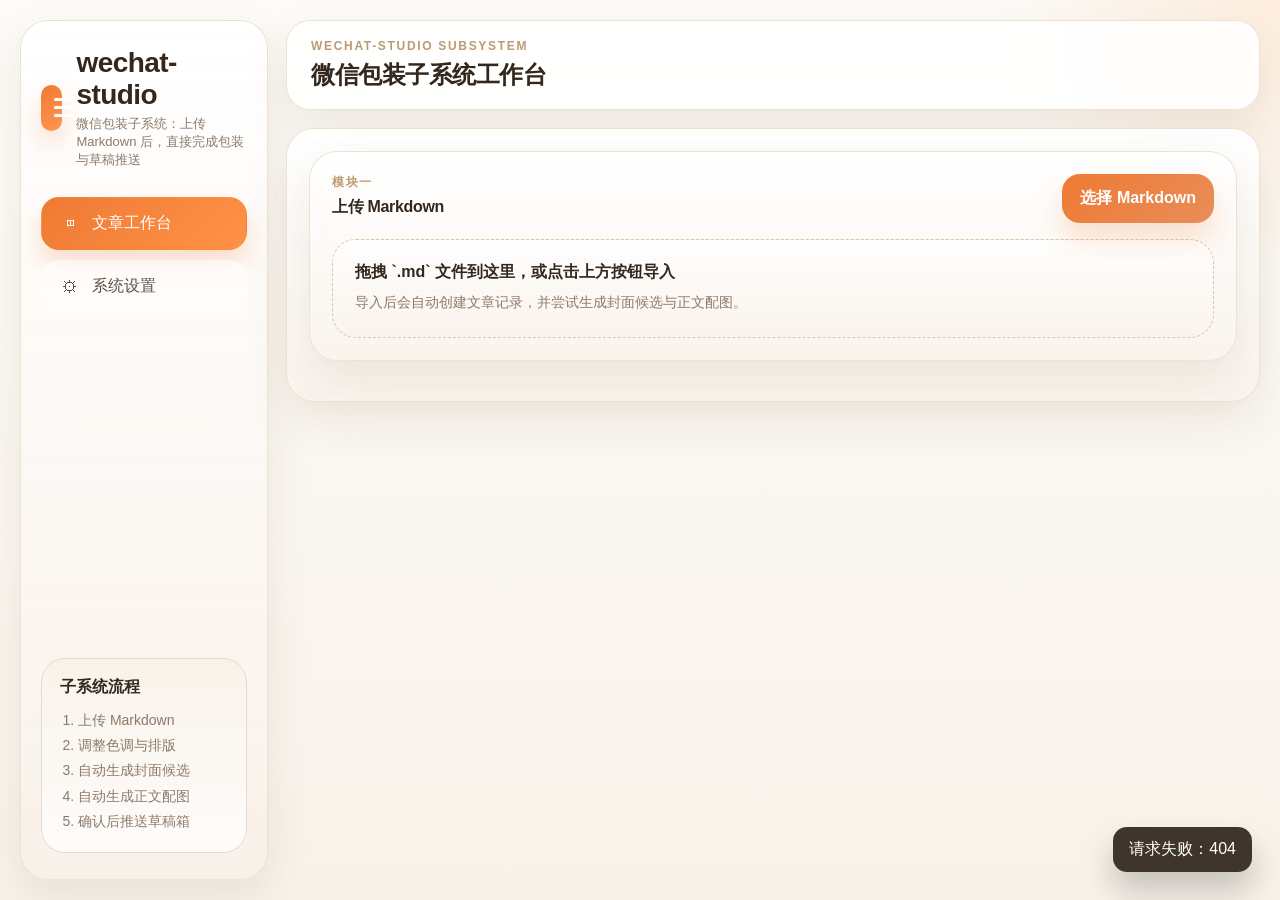
==== skills/wechat-studio/frontend/index.html @ 7aaa5a0f "Initialize content system repository Track the current content system project in git while ignoring " ====
<!doctype html>
<html lang="zh-CN">
  <head>
    <meta charset="utf-8" />
    <meta name="viewport" content="width=device-width, initial-scale=1" />
    <title>wechat-studio</title>
    <link rel="stylesheet" href="./styles.css" />
  </head>
  <body>
    <div class="app-shell">
      <aside class="sidebar">
        <div class="brand">
          <div class="brand-mark">
            <span></span>
            <span></span>
            <span></span>
          </div>
          <div>
            <h1>wechat-studio</h1>
            <p>微信包装子系统：上传 Markdown 后，直接完成包装与草稿推送</p>
          </div>
        </div>

        <nav class="nav">
          <button class="nav-item active" type="button" data-view="workbench">
            <span class="nav-icon">◫</span>
            <span>文章工作台</span>
          </button>
          <button class="nav-item" type="button" data-view="settings">
            <span class="nav-icon">⚙</span>
            <span>系统设置</span>
          </button>
        </nav>

        <section class="sidebar-note">
            <h2>子系统流程</h2>
          <ol>
            <li>上传 Markdown</li>
            <li>调整色调与排版</li>
            <li>自动生成封面候选</li>
            <li>自动生成正文配图</li>
            <li>确认后推送草稿箱</li>
          </ol>
        </section>
      </aside>

      <main class="main-shell">
        <header class="topbar">
          <div>
            <p class="eyebrow">wechat-studio subsystem</p>
            <h2>微信包装子系统工作台</h2>
          </div>
        </header>

        <section class="view is-active" id="workbenchView">
          <div class="workbench-grid">
            <section class="detail-pane">
              <section class="module-card upload-panel">
                <div class="module-head">
                  <div>
                    <p class="eyebrow">模块一</p>
                    <h4>上传 Markdown</h4>
                  </div>
                  <button class="primary-btn" id="importButton" type="button">选择 Markdown</button>
                </div>
                <div class="upload-dropzone" id="uploadDropzone" tabindex="0">
                  <strong>拖拽 `.md` 文件到这里，或点击上方按钮导入</strong>
                  <p class="field-help">导入后会自动创建文章记录，并尝试生成封面候选与正文配图。</p>
                </div>
                <input id="markdownFileInput" type="file" accept=".md,text/markdown" class="hidden" />
              </section>

              <div class="empty-card hidden" id="detailEmptyState">
                <h4>当前工作区还没有可处理的文章</h4>
                <p>先导入一个 Markdown 文件，工作台会自动生成文章记录并进入包装流程。</p>
              </div>

              <div class="detail-wrap hidden" id="detailWrap">
                <header class="detail-header">
                  <div>
                    <p class="eyebrow">单篇详情工作台</p>
                    <h3 id="detailTitle">文章标题</h3>
                    <p class="detail-subtitle" id="detailSubtitle">文章摘要</p>
                  </div>
                  <div class="detail-header-side">
                    <div class="article-switcher" id="articleSwitcherWrap">
                      <span class="article-switcher-label">当前文章</span>
                      <div class="article-switcher-row">
                        <select id="articleSwitcher" aria-label="切换文章"></select>
                        <span class="count-pill subtle" id="articleCount">0 篇</span>
                      </div>
                    </div>
                    <div class="status-badges">
                      <span class="meta-chip" id="detailThemeBadge">视觉设置</span>
                      <span class="meta-chip muted" id="detailCoverBadge">未选封面</span>
                      <span class="meta-chip muted" id="detailDraftBadge">未推草稿</span>
                    </div>
                  </div>
                </header>

                <div class="detail-grid">
                  <div class="modules-column">
                    <section class="module-card">
                      <div class="module-head">
                        <div>
                          <p class="eyebrow">模块二</p>
                          <h4>文章信息</h4>
                        </div>
                      </div>

                      <div class="info-grid">
                        <div class="info-item">
                          <span class="info-label">作者</span>
                          <strong id="infoAuthor">-</strong>
                        </div>
                        <div class="info-item">
                          <span class="info-label">字数</span>
                          <strong id="infoChars">0</strong>
                        </div>
                        <div class="info-item wide">
                          <span class="info-label">文章目录</span>
                          <strong id="infoPath">-</strong>
                        </div>
                        <div class="info-item">
                          <span class="info-label">更新时间</span>
                          <strong id="infoUpdatedAt">-</strong>
                        </div>
                      </div>

                      <div class="source-files source-file-grid">
                        <div class="source-file">
                          <span>source.md</span>
                          <code id="sourcePath">-</code>
                        </div>
                        <div class="source-file">
                          <span>doocs.md</span>
                          <code id="doocsPath">-</code>
                        </div>
                        <div class="source-file">
                          <span>publish-pack.json</span>
                          <code id="packPath">-</code>
                        </div>
                      </div>

                      <div class="summary-box">
                        <span class="info-label">摘要预览</span>
                        <p id="infoSummary">-</p>
                      </div>

                      <div class="status-panel hidden" id="sourceWarningPanel">
                        <strong>导入提醒</strong>
                        <div class="warning-list" id="sourceWarningList"></div>
                      </div>
                    </section>

                    <section class="module-card">
                      <div class="module-head">
                        <div>
                          <p class="eyebrow">模块三</p>
                          <h4>色调与排版</h4>
                        </div>
                        <button class="secondary-btn" id="generatePreviewButton" type="button">立即刷新预览</button>
                      </div>

                      <div class="control-section">
                        <div class="field-group">
                          <label for="themeSelect">主题风格</label>
                          <select id="themeSelect"></select>
                          <p class="field-help" id="themeHint">选择文章的整体气质基底。</p>
                        </div>

                        <div class="field-group">
                          <label for="primaryColorInput">主色</label>
                          <div class="color-row">
                            <input id="primaryColorInput" type="color" value="#b3832f" />
                            <code id="primaryColorValue">#b3832f</code>
                          </div>
                        </div>

                        <div class="field-group">
                          <label for="saturationRange">饱和度</label>
                          <div class="range-row">
                            <input id="saturationRange" type="range" min="40" max="160" step="1" />
                            <span class="range-readout" id="saturationValue">100%</span>
                          </div>
                        </div>

                        <div class="field-group">
                          <label for="opacityRange">透明度</label>
                          <div class="range-row">
                            <input id="opacityRange" type="range" min="35" max="100" step="1" />
                            <span class="range-readout" id="opacityValue">88%</span>
                          </div>
                        </div>
                      </div>

                      <div class="control-section">
                        <div class="field-group">
                          <label for="templateSelect">版式模板</label>
                          <select id="templateSelect"></select>
                          <p class="field-help" id="templateHint">控制标题区、小节结构和图文节奏。</p>
                        </div>

                        <div class="field-group">
                          <label for="titleStyleSelect">标题样式</label>
                          <select id="titleStyleSelect"></select>
                        </div>

                        <div class="field-group">
                          <label for="bodySizeRange">正文字号</label>
                          <div class="range-row">
                            <input id="bodySizeRange" type="range" min="14" max="22" step="1" />
                            <span class="range-readout" id="bodySizeValue">16px</span>
                          </div>
                        </div>

                        <div class="field-group">
                          <label for="lineHeightRange">行距</label>
                          <div class="range-row">
                            <input id="lineHeightRange" type="range" min="1.5" max="2.4" step="0.05" />
                            <span class="range-readout" id="lineHeightValue">1.90</span>
                          </div>
                        </div>

                        <div class="field-group">
                          <label for="paragraphGapRange">段间距</label>
                          <div class="range-row">
                            <input id="paragraphGapRange" type="range" min="8" max="32" step="1" />
                            <span class="range-readout" id="paragraphGapValue">16px</span>
                          </div>
                        </div>

                        <div class="field-group">
                          <label for="sectionStyleSelect">小节标题样式</label>
                          <select id="sectionStyleSelect"></select>
                        </div>

                        <div class="field-group">
                          <label for="imageRadiusRange">图片圆角</label>
                          <div class="range-row">
                            <input id="imageRadiusRange" type="range" min="0" max="32" step="1" />
                            <span class="range-readout" id="imageRadiusValue">24px</span>
                          </div>
                        </div>

                        <div class="field-group">
                          <label for="imageSpacingRange">图片间距</label>
                          <div class="range-row">
                            <input id="imageSpacingRange" type="range" min="12" max="40" step="1" />
                            <span class="range-readout" id="imageSpacingValue">22px</span>
                          </div>
                        </div>
                      </div>
                    </section>

                    <section class="module-card">
                      <div class="module-head">
                        <div>
                          <p class="eyebrow">模块四</p>
                          <h4>封面候选</h4>
                        </div>
                        <button class="secondary-btn" id="generateCoverButton" type="button">重新生成封面候选</button>
                      </div>

                      <div class="field-group">
                        <label for="coverPromptInput">封面提示词补充（可选）</label>
                        <textarea
                          id="coverPromptInput"
                          rows="4"
                          placeholder="比如：更像商业评论、增加留白、偏生活方式、不要人物、强调数据感..."
                        ></textarea>
                        <p class="field-help">系统会自动生成 4 种核心封面风格，你只需要补充方向和挑选当前封面。</p>
                      </div>

                      <div class="image-card hidden" id="coverResultCard">
                        <div class="image-card-head">
                          <strong>最新封面结果</strong>
                          <span id="coverResultMeta">未生成</span>
                        </div>
                        <img id="coverResultImage" alt="封面预览" />
                        <p class="field-help" id="coverResultPrompt">生成后会展示提示词与素材路径。</p>
                        <div class="history-actions">
                          <button class="primary-btn small" id="selectCoverButton" type="button">设为当前封面</button>
                          <button class="secondary-btn danger small image-delete-btn" id="deleteCoverButton" type="button">删除</button>
                        </div>
                      </div>

                      <div class="history-block">
                        <div class="submodule-head">
                          <div>
                            <h5>封面候选列表</h5>
                            <p>封面候选会保存在本地，可随时切换当前封面。</p>
                          </div>
                        </div>
                        <div class="history-gallery" id="coverHistoryGallery"></div>
                      </div>
                    </section>

                    <section class="module-card">
                      <div class="module-head">
                        <div>
                          <p class="eyebrow">模块五</p>
                          <h4>正文配图</h4>
                        </div>
                        <button class="secondary-btn" id="generateInlineButton" type="button">重新生成正文配图</button>
                      </div>

                      <div class="field-group">
                        <label for="inlinePromptInput">正文配图提示词补充（可选）</label>
                        <textarea
                          id="inlinePromptInput"
                          rows="4"
                          placeholder="比如：更像分析图、减少插画感、偏极简、不要人物、增加图表结构..."
                        ></textarea>
                        <p class="field-help">系统默认生成 2 张正文配图；你可以先选每张图要插入的位置，再生成或替换。</p>
                      </div>

                      <div class="inline-position-grid">
                        <div class="field-group">
                          <label for="inlinePositionSlot1">插图 1 位置</label>
                          <select id="inlinePositionSlot1"></select>
                        </div>
                        <div class="field-group">
                          <label for="inlinePositionSlot2">插图 2 位置</label>
                          <select id="inlinePositionSlot2"></select>
                        </div>
                      </div>

                      <div class="inline-gallery" id="inlineGallery"></div>

                      <div class="history-block">
                        <div class="submodule-head">
                          <div>
                            <h5>历史正文配图</h5>
                            <p>历史生成结果会保存在本地，可回切到当前正文插图位。</p>
                          </div>
                        </div>
                        <div class="history-gallery" id="inlineHistoryGallery"></div>
                      </div>
                    </section>

                    <section class="module-card">
                      <div class="module-head">
                        <div>
                          <p class="eyebrow">模块六</p>
                          <h4>推送草稿箱</h4>
                        </div>
                        <button class="primary-btn" id="pushDraftButton" type="button">推送到草稿箱</button>
                      </div>

                      <div class="field-group">
                        <label for="coverCandidatePath">当前封面路径</label>
                        <input id="coverCandidatePath" type="text" readonly placeholder="请先确认当前封面" />
                      </div>

                      <div class="publish-status">
                        <div class="publish-item">
                          <span class="info-label">草稿状态</span>
                          <strong id="draftStatusTitle">尚未推送</strong>
                        </div>
                        <p id="draftStatusText">确认预览、封面和正文配图后，再推送到微信草稿箱。</p>
                      </div>
                    </section>
                  </div>

                  <div class="preview-column">
                    <section class="preview-shell">
                      <div class="preview-toolbar">
                        <div class="preview-toolbar-meta">
                          <span id="previewCharCount">0</span>
                          <span>字符</span>
                        </div>
                        <div class="preview-toolbar-actions">
                          <button class="chip ghost" id="previewModeButton" type="button">源码</button>
                          <button class="chip" id="copyHtmlButton" type="button">复制</button>
                          <button class="chip" id="saveHtmlButton" type="button">保存</button>
                        </div>
                      </div>

                      <div class="preview-meta-strip">
                        <span class="meta-chip" id="previewModeBadge">微信发布预览</span>
                        <span class="meta-chip" id="previewThemeBadge">视觉设置</span>
                        <span class="meta-chip muted" id="previewReferenceBadge">所见即所得</span>
                      </div>

                      <div class="preview-card">
                        <div class="preview-card-head">
                          <p class="eyebrow" id="previewKicker">微信发布预览</p>
                          <h4 id="previewTitle">等待加载</h4>
                          <p id="previewSummary">选中左侧文章后，这里会展示和推草稿同源的公众号预览。</p>
                        </div>

                        <iframe id="previewFrame" title="公众号预览"></iframe>
                        <pre class="source-view hidden" id="sourceView"></pre>
                      </div>
                    </section>
                  </div>
                </div>
              </div>
            </section>
          </div>
        </section>

        <section class="view hidden" id="settingsView">
          <div class="settings-grid">
            <section class="settings-card">
              <p class="eyebrow">系统设置</p>
              <h3>公众号配置状态</h3>
              <dl class="settings-list">
                <div>
                  <dt>模式</dt>
                  <dd id="wechatMode">-</dd>
                </div>
                <div>
                  <dt>AppID</dt>
                  <dd id="wechatAppid">-</dd>
                </div>
                <div>
                  <dt>状态</dt>
                  <dd id="wechatConfigured">-</dd>
                </div>
              </dl>
            </section>

            <section class="settings-card">
              <p class="eyebrow">系统设置</p>
              <h3>配图能力状态</h3>
              <dl class="settings-list">
                <div>
                  <dt>Provider</dt>
                  <dd id="imageProvider">-</dd>
                </div>
                <div>
                  <dt>Model</dt>
                  <dd id="imageModel">-</dd>
                </div>
                <div>
                  <dt>状态</dt>
                  <dd id="imageConfigured">-</dd>
                </div>
              </dl>
            </section>

            <section class="settings-card wide">
              <p class="eyebrow">默认项</p>
              <h3>当前系统默认值</h3>
              <div class="settings-defaults">
                <div>
                  <span class="info-label">当前工作区</span>
                  <code id="settingsWorkspace">-</code>
                </div>
                <div>
                  <span class="info-label">默认主题</span>
                  <code id="settingsTheme">-</code>
                </div>
                <div>
                  <span class="info-label">默认封面</span>
                  <code id="settingsCover">-</code>
                </div>
              </div>
            </section>
          </div>
        </section>
      </main>
    </div>

    <div class="toast" id="toast"></div>
    <script src="./app.js"></script>
  </body>
</html>
---- skills/wechat-studio/frontend/styles.css ----
:root {
  --bg: #f8f3eb;
  --surface: rgba(255, 255, 255, 0.82);
  --surface-strong: #fffdf9;
  --surface-soft: #f6eee1;
  --line: #e7dac7;
  --line-strong: #d9c6aa;
  --text: #34281e;
  --muted: #8d7a68;
  --brand: #ef7a34;
  --brand-deep: #cb5e1d;
  --brand-soft: #fee8d9;
  --success: #2c8c5c;
  --warning: #b36d12;
  --shadow: 0 18px 44px rgba(110, 77, 36, 0.10);
  --radius-xl: 28px;
  --radius-lg: 22px;
  --radius-md: 18px;
}

* {
  box-sizing: border-box;
}

html,
body {
  margin: 0;
  min-height: 100%;
  font-family: "PingFang SC", "Hiragino Sans GB", "Microsoft YaHei", -apple-system, BlinkMacSystemFont, "Segoe UI", sans-serif;
  background:
    radial-gradient(circle at top right, rgba(252, 219, 189, 0.45), transparent 18%),
    linear-gradient(180deg, #fdfbf8 0%, #f8f2ea 100%);
  color: var(--text);
}

body {
  padding: 20px;
}

button,
input,
select {
  font: inherit;
}

button {
  border: 0;
  cursor: pointer;
}

code {
  font-family: ui-monospace, SFMono-Regular, Menlo, Consolas, monospace;
}

.hidden {
  display: none !important;
}

.app-shell {
  display: grid;
  grid-template-columns: 248px minmax(0, 1fr);
  gap: 18px;
  min-height: calc(100vh - 40px);
}

.sidebar,
.topbar,
.article-pane,
.detail-pane,
.settings-card,
.module-card,
.preview-shell {
  backdrop-filter: blur(18px);
  -webkit-backdrop-filter: blur(18px);
}

.sidebar {
  display: flex;
  flex-direction: column;
  gap: 28px;
  padding: 26px 20px;
  border: 1px solid rgba(235, 224, 208, 0.9);
  border-radius: var(--radius-xl);
  background: linear-gradient(180deg, rgba(255, 255, 255, 0.94), rgba(248, 241, 233, 0.84));
  box-shadow: var(--shadow);
}

.brand {
  display: flex;
  align-items: center;
  gap: 14px;
}

.brand-mark {
  position: relative;
  width: 46px;
  height: 46px;
  border-radius: 16px;
  background: linear-gradient(145deg, var(--brand), #ff9650);
  box-shadow: 0 14px 24px rgba(239, 122, 52, 0.26);
}

.brand-mark span {
  position: absolute;
  left: 13px;
  width: 20px;
  height: 3px;
  border-radius: 999px;
  background: #fff;
}

.brand-mark span:nth-child(1) { top: 13px; }
.brand-mark span:nth-child(2) { top: 21px; }
.brand-mark span:nth-child(3) { top: 29px; }

.brand h1,
.topbar h2,
.pane-head h3,
.detail-header h3,
.settings-card h3,
.module-card h4 {
  margin: 0;
  letter-spacing: -0.02em;
}

.brand h1 {
  font-size: 28px;
}

.brand p,
.pane-help,
.field-help,
.detail-subtitle,
.submodule-head p,
.empty-card p,
.settings-list dd,
.settings-defaults code {
  color: var(--muted);
}

.brand p {
  margin: 4px 0 0;
  font-size: 13px;
}

.nav {
  display: flex;
  flex-direction: column;
  gap: 10px;
}

.nav-item {
  display: flex;
  align-items: center;
  gap: 12px;
  width: 100%;
  padding: 15px 18px;
  border-radius: 18px;
  color: #5f4e40;
  background: rgba(255, 255, 255, 0.56);
  border: 1px solid transparent;
  transition: 180ms ease;
}

.nav-item:hover {
  border-color: var(--line);
}

.nav-item.active {
  color: #fff;
  background: linear-gradient(135deg, var(--brand), #ff9246);
  box-shadow: 0 14px 24px rgba(239, 122, 52, 0.24);
}

.nav-icon {
  width: 20px;
  text-align: center;
}

.sidebar-note {
  margin-top: auto;
  padding: 18px;
  border-radius: 24px;
  background: linear-gradient(180deg, rgba(248, 242, 233, 0.92), rgba(255, 255, 255, 0.78));
  border: 1px solid var(--line);
}

.sidebar-note h2 {
  margin: 0 0 10px;
  font-size: 16px;
}

.sidebar-note ol {
  margin: 0;
  padding-left: 18px;
  color: var(--muted);
  line-height: 1.8;
  font-size: 14px;
}

.main-shell {
  display: flex;
  flex-direction: column;
  gap: 18px;
}

.topbar {
  display: flex;
  align-items: center;
  justify-content: space-between;
  gap: 18px;
  padding: 18px 24px;
  border: 1px solid rgba(235, 224, 208, 0.9);
  border-radius: 24px;
  background: rgba(255, 255, 255, 0.88);
  box-shadow: var(--shadow);
}

.eyebrow {
  margin: 0 0 6px;
  color: rgba(181, 143, 98, 0.9);
  font-size: 12px;
  font-weight: 700;
  letter-spacing: 0.14em;
  text-transform: uppercase;
}

.topbar-meta,
.status-badges,
.preview-meta-strip,
.list-chip-row,
.inline-actions {
  display: flex;
  align-items: center;
  gap: 8px;
  flex-wrap: wrap;
}

.meta-chip,
.list-chip {
  display: inline-flex;
  align-items: center;
  gap: 6px;
  padding: 8px 12px;
  border-radius: 999px;
  background: rgba(255, 255, 255, 0.88);
  border: 1px solid var(--line);
  color: #5b4c3e;
  font-size: 12px;
  font-weight: 600;
}

.meta-chip.muted,
.list-chip {
  color: var(--muted);
}

.list-chip.success {
  color: var(--success);
  border-color: rgba(44, 140, 92, 0.22);
  background: rgba(44, 140, 92, 0.08);
}

.view {
  min-height: 0;
}

.workbench-grid {
  display: grid;
  grid-template-columns: minmax(0, 1fr);
  gap: 18px;
  min-height: 0;
}

.article-pane,
.detail-pane,
.settings-card,
.module-card,
.preview-shell {
  border-radius: var(--radius-xl);
  background: linear-gradient(180deg, rgba(255,255,255,0.94), rgba(249,243,236,0.84));
  border: 1px solid rgba(235, 224, 208, 0.9);
  box-shadow: var(--shadow);
}

.article-pane {
  display: flex;
  flex-direction: column;
  gap: 14px;
  padding: 22px;
}

.detail-pane {
  padding: 22px;
}

.pane-head {
  display: flex;
  align-items: flex-start;
  justify-content: space-between;
  gap: 12px;
}

.count-pill {
  padding: 8px 12px;
  border-radius: 999px;
  background: var(--brand-soft);
  color: var(--brand-deep);
  font-size: 12px;
  font-weight: 700;
}

.count-pill.subtle {
  background: rgba(255, 255, 255, 0.88);
  border: 1px solid var(--line);
  color: #5b4c3e;
}

.pane-help,
.field-help,
.detail-subtitle,
.preview-summary,
.submodule-head p {
  margin: 0;
  line-height: 1.7;
  font-size: 14px;
}

.article-list {
  display: flex;
  flex-direction: column;
  gap: 10px;
  min-height: 0;
  overflow: auto;
  padding-right: 4px;
}

.article-item {
  width: 100%;
  padding: 16px;
  border-radius: 20px;
  text-align: left;
  background: rgba(255, 255, 255, 0.82);
  border: 1px solid var(--line);
  transition: 180ms ease;
}

.article-item:hover {
  border-color: rgba(239, 122, 52, 0.34);
  transform: translateY(-1px);
}

.article-item.active {
  border-color: rgba(239, 122, 52, 0.5);
  background: linear-gradient(180deg, rgba(255,255,255,0.98), rgba(255,244,236,0.92));
  box-shadow: 0 16px 28px rgba(239, 122, 52, 0.12);
}

.article-item-head,
.article-item-foot,
.module-head,
.submodule-head,
.image-card-head,
.inline-card-head,
.preview-toolbar {
  display: flex;
  align-items: flex-start;
  justify-content: space-between;
  gap: 12px;
}

.article-item h4,
.submodule h5,
.preview-card-head h4 {
  margin: 0;
}

.article-item h4 {
  font-size: 16px;
}

.article-item p {
  margin: 6px 0 0;
  color: var(--muted);
  line-height: 1.6;
  font-size: 13px;
}

.article-item-foot {
  margin-top: 12px;
  align-items: center;
}

.article-meta {
  color: var(--brand-deep);
  font-size: 12px;
  font-weight: 700;
}

.empty-card {
  padding: 26px;
  border-radius: 24px;
  border: 1px dashed var(--line-strong);
  background: rgba(255, 255, 255, 0.58);
}

.empty-card h4 {
  margin: 0 0 8px;
}

.detail-wrap {
  display: flex;
  flex-direction: column;
  gap: 18px;
}

.detail-header {
  display: flex;
  align-items: flex-start;
  justify-content: space-between;
  gap: 18px;
}

.detail-header-side {
  display: flex;
  flex-direction: column;
  align-items: flex-end;
  gap: 12px;
}

.article-switcher {
  display: flex;
  flex-direction: column;
  align-items: flex-end;
  gap: 8px;
  padding: 14px 16px;
  border-radius: 20px;
  background: rgba(255, 255, 255, 0.72);
  border: 1px solid var(--line);
}

.article-switcher-label {
  color: var(--muted);
  font-size: 12px;
  font-weight: 600;
}

.article-switcher-row {
  display: flex;
  align-items: center;
  gap: 10px;
  flex-wrap: wrap;
}

.article-switcher select {
  min-width: 300px;
  padding: 11px 14px;
  border-radius: 14px;
}

.detail-subtitle {
  margin-top: 8px;
  max-width: 760px;
}

.detail-grid {
  display: grid;
  grid-template-columns: 420px minmax(0, 1fr);
  gap: 18px;
}

.modules-column {
  display: flex;
  flex-direction: column;
  gap: 18px;
}

.module-card,
.preview-shell {
  padding: 22px;
}

.field-group {
  display: flex;
  flex-direction: column;
  gap: 10px;
  margin-top: 16px;
}

.field-group label,
.info-label,
.source-file span {
  color: #655547;
  font-size: 14px;
  font-weight: 600;
}

select,
input[type="url"],
input[type="text"],
textarea {
  width: 100%;
  border: 1px solid var(--line);
  border-radius: 18px;
  background: rgba(255, 255, 255, 0.92);
  color: var(--text);
  padding: 14px 16px;
  outline: none;
  transition: border-color 180ms ease, box-shadow 180ms ease;
}

input[type="color"] {
  width: 64px;
  min-width: 64px;
  height: 48px;
  padding: 4px;
  border: 1px solid var(--line);
  border-radius: 16px;
  background: rgba(255, 255, 255, 0.92);
}

input[type="range"] {
  width: 100%;
  accent-color: var(--brand);
}

select:focus,
input[type="url"]:focus,
input[type="text"]:focus,
textarea:focus {
  border-color: rgba(239, 122, 52, 0.42);
  box-shadow: 0 0 0 4px rgba(239, 122, 52, 0.10);
}

textarea {
  min-height: 112px;
  resize: vertical;
  line-height: 1.7;
  font: inherit;
}

.primary-btn,
.secondary-btn,
.chip {
  border-radius: 18px;
  font-weight: 700;
  transition: 180ms ease;
}

.primary-btn,
.secondary-btn {
  padding: 14px 18px;
}

.primary-btn {
  color: #fff;
  background: linear-gradient(135deg, var(--brand), #e98d58);
  box-shadow: 0 16px 28px rgba(239, 122, 52, 0.22);
}

.secondary-btn,
.chip.ghost {
  color: var(--brand-deep);
  background: linear-gradient(180deg, rgba(255,255,255,0.98), rgba(251,243,234,0.96));
  border: 1px solid rgba(239, 122, 52, 0.2);
}

.secondary-btn.danger {
  color: #b24b35;
  border-color: rgba(178, 75, 53, 0.22);
  background: linear-gradient(180deg, rgba(255,255,255,0.98), rgba(255,239,235,0.96));
}

.chip {
  padding: 11px 14px;
  color: #fff;
  background: linear-gradient(135deg, #db7a4e, var(--brand));
  box-shadow: 0 12px 22px rgba(239, 122, 52, 0.18);
}

.chip.ghost {
  box-shadow: none;
}

.small {
  padding: 11px 14px;
  font-size: 13px;
}

.primary-btn:disabled,
.secondary-btn:disabled,
.chip:disabled {
  opacity: 0.7;
  cursor: wait;
}

.info-grid {
  display: grid;
  grid-template-columns: 1fr 1fr;
  gap: 12px;
  margin-top: 16px;
}

.info-item {
  padding: 14px;
  border-radius: 18px;
  background: rgba(255, 255, 255, 0.66);
  border: 1px solid var(--line);
}

.info-item.wide {
  grid-column: 1 / -1;
}

.info-item strong,
.source-file code {
  display: block;
  margin-top: 8px;
  line-height: 1.6;
}

.upload-panel {
  margin-bottom: 18px;
}

.upload-dropzone {
  margin-top: 16px;
  padding: 22px;
  border-radius: 24px;
  border: 1px dashed var(--line-strong);
  background: linear-gradient(180deg, rgba(255,255,255,0.82), rgba(249,242,234,0.72));
  transition: 180ms ease;
  cursor: pointer;
}

.upload-dropzone strong {
  display: block;
  margin-bottom: 8px;
}

.upload-dropzone.is-dragover {
  border-color: rgba(239, 122, 52, 0.48);
  box-shadow: 0 0 0 4px rgba(239, 122, 52, 0.10);
  transform: translateY(-1px);
}

.upload-dropzone.is-busy {
  opacity: 0.72;
  cursor: wait;
}

.source-files,
.summary-box,
.publish-status,
.status-panel,
.inline-empty {
  margin-top: 16px;
  padding: 16px;
  border-radius: 20px;
  background: rgba(255, 255, 255, 0.64);
  border: 1px solid var(--line);
}

.source-files {
  display: flex;
  flex-direction: column;
  gap: 10px;
}

.source-file-grid {
  display: grid;
  grid-template-columns: 1fr;
}

.source-file code {
  color: var(--muted);
  font-size: 12px;
}

.summary-box p,
.publish-status p {
  margin: 8px 0 0;
  line-height: 1.7;
}

.status-panel strong {
  display: block;
  margin-bottom: 8px;
}

.status-panel.warning {
  border-color: rgba(179, 109, 18, 0.25);
  background: rgba(247, 232, 212, 0.82);
}

.status-panel.success {
  border-color: rgba(44, 140, 92, 0.24);
  background: rgba(234, 247, 239, 0.82);
}

.control-section + .control-section {
  margin-top: 20px;
  padding-top: 20px;
  border-top: 1px solid var(--line);
}

.color-row,
.range-row {
  display: flex;
  align-items: center;
  gap: 12px;
}

.range-readout {
  min-width: 62px;
  padding: 8px 10px;
  border-radius: 999px;
  background: rgba(255, 255, 255, 0.9);
  border: 1px solid var(--line);
  color: #5b4c3e;
  font-size: 12px;
  font-weight: 700;
  text-align: center;
}

.color-row code {
  color: var(--muted);
}

.warning-list {
  display: flex;
  flex-direction: column;
  gap: 10px;
}

.warning-item {
  padding: 12px 14px;
  border-radius: 16px;
  background: rgba(255, 247, 232, 0.88);
  border: 1px solid rgba(179, 109, 18, 0.18);
  color: #7a5c31;
  line-height: 1.7;
  font-size: 13px;
}

.submodule + .submodule {
  margin-top: 22px;
  padding-top: 22px;
  border-top: 1px solid var(--line);
}

.submodule h5 {
  font-size: 16px;
}

.history-block {
  margin-top: 18px;
}

.image-card,
.inline-card,
.history-card {
  margin-top: 16px;
  padding: 16px;
  border-radius: 22px;
  border: 1px solid var(--line);
  background: linear-gradient(180deg, rgba(255,255,255,0.96), rgba(250,244,236,0.90));
}

.image-card img,
.inline-card img,
.history-card img {
  display: block;
  width: 100%;
  border-radius: 18px;
  border: 1px solid rgba(235, 224, 208, 0.9);
  margin-top: 12px;
  background: rgba(255, 255, 255, 0.65);
}

.image-card img {
  min-height: 200px;
  max-height: 340px;
  object-fit: cover;
}

.inline-gallery {
  display: flex;
  flex-direction: column;
  gap: 14px;
  margin-top: 16px;
}

.inline-card.is-focused {
  border-color: rgba(239, 122, 52, 0.48);
  box-shadow:
    0 18px 40px rgba(110, 77, 36, 0.14),
    0 0 0 4px rgba(239, 122, 52, 0.12);
}

.inline-position-grid {
  display: grid;
  grid-template-columns: repeat(2, minmax(0, 1fr));
  gap: 14px;
  margin-top: 8px;
}

.history-gallery {
  display: grid;
  grid-template-columns: repeat(2, minmax(0, 1fr));
  gap: 14px;
  margin-top: 16px;
}

.history-card {
  margin-top: 0;
}

.history-card-head {
  display: flex;
  align-items: flex-start;
  justify-content: space-between;
  gap: 10px;
}

.history-card-head strong,
.history-card-head span {
  display: block;
}

.history-meta {
  margin: 10px 0 0;
  color: var(--muted);
  font-size: 12px;
  line-height: 1.7;
  word-break: break-word;
}

.path-disclosure {
  margin-top: 12px;
  border: 1px solid var(--line);
  border-radius: 16px;
  background: rgba(255, 255, 255, 0.7);
  overflow: hidden;
}

.path-disclosure summary {
  list-style: none;
  cursor: pointer;
  padding: 10px 14px;
  color: #7a6857;
  font-size: 13px;
  font-weight: 600;
}

.path-disclosure summary::-webkit-details-marker {
  display: none;
}

.path-disclosure summary::after {
  content: "展开";
  float: right;
  color: var(--muted);
  font-weight: 500;
}

.path-disclosure[open] summary::after {
  content: "收起";
}

.path-disclosure code {
  display: block;
  padding: 0 14px 12px;
  color: var(--muted);
  font-size: 12px;
  line-height: 1.8;
  word-break: break-word;
}

.history-actions {
  display: flex;
  align-items: center;
  gap: 10px;
  flex-wrap: wrap;
  width: 100%;
  margin-top: 12px;
}

.history-actions.compact {
  margin-top: 0;
}

.history-actions > .primary-btn,
.history-actions > .secondary-btn {
  flex: 0 0 auto;
  white-space: nowrap;
}

.image-delete-btn {
  margin-left: auto;
  min-width: 72px;
}

.history-empty {
  grid-column: 1 / -1;
  padding: 16px;
  border-radius: 18px;
  border: 1px dashed var(--line);
  background: rgba(255, 255, 255, 0.64);
  color: var(--muted);
  line-height: 1.7;
}

.inline-card p,
.image-card p,
.history-card p {
  margin: 12px 0 0;
  line-height: 1.7;
  color: var(--muted);
  font-size: 13px;
}

.publish-item strong {
  display: block;
  margin-top: 8px;
}

.preview-column {
  min-width: 0;
  min-height: 0;
}

.preview-shell {
  position: sticky;
  top: 20px;
  align-self: start;
  display: flex;
  flex-direction: column;
  gap: 14px;
  min-height: 720px;
}

.preview-toolbar-meta,
.preview-toolbar-actions {
  display: flex;
  align-items: center;
  gap: 10px;
  color: var(--muted);
}

.preview-card {
  display: flex;
  flex-direction: column;
  gap: 14px;
  min-height: 0;
}

.preview-card-head {
  padding: 0 4px;
}

#previewFrame {
  display: block;
  width: 100%;
  min-height: 1200px;
  border: 1px solid rgba(235, 224, 208, 0.9);
  border-radius: 28px;
  background: #fff;
  pointer-events: auto;
}

.source-view {
  margin: 0;
  min-height: 960px;
  max-height: 72vh;
  overflow: auto;
  padding: 18px;
  border-radius: 24px;
  border: 1px solid rgba(235, 224, 208, 0.9);
  background: #fffdfa;
  color: #4c4035;
  line-height: 1.6;
  white-space: pre-wrap;
  word-break: break-word;
}

.settings-grid {
  display: grid;
  grid-template-columns: repeat(2, minmax(0, 1fr));
  gap: 18px;
}

.settings-card {
  padding: 22px;
}

.settings-card.wide {
  grid-column: 1 / -1;
}

.settings-list {
  margin: 18px 0 0;
  display: grid;
  gap: 14px;
}

.settings-list div,
.settings-defaults {
  display: grid;
  gap: 12px;
}

.settings-list dt {
  color: var(--muted);
  font-size: 13px;
}

.settings-list dd {
  margin: 6px 0 0;
  font-size: 15px;
}

.settings-defaults code {
  display: block;
  margin-top: 8px;
  line-height: 1.6;
}

.toast {
  position: fixed;
  right: 28px;
  bottom: 28px;
  padding: 12px 16px;
  border-radius: 14px;
  background: rgba(47, 37, 28, 0.92);
  color: #fff;
  box-shadow: 0 18px 32px rgba(20, 14, 9, 0.22);
  transform: translateY(14px);
  opacity: 0;
  pointer-events: none;
  transition: 180ms ease;
}

.toast.visible {
  opacity: 1;
  transform: translateY(0);
}

@media (min-width: 1421px) {
  .detail-grid {
    align-items: start;
  }

  .modules-column,
  .preview-column {
    position: sticky;
    top: 20px;
    max-height: calc(100vh - 40px);
    overflow: auto;
    overscroll-behavior: contain;
    scrollbar-gutter: stable;
    padding-right: 6px;
  }

  .preview-shell {
    position: static;
    top: auto;
    min-height: auto;
  }
}

@media (max-width: 1420px) {
  .detail-grid {
    grid-template-columns: 1fr;
  }

  .preview-shell {
    position: static;
  }

  .history-gallery {
    grid-template-columns: 1fr;
  }
}

@media (max-width: 1180px) {
  .app-shell,
  .workbench-grid,
  .settings-grid {
    grid-template-columns: 1fr;
  }

  .sidebar {
    order: 2;
  }

  .topbar {
    flex-direction: column;
    align-items: flex-start;
  }
}

@media (max-width: 720px) {
  body {
    padding: 14px;
  }

  .detail-header,
  .detail-header-side,
  .pane-head,
  .module-head,
  .submodule-head,
  .preview-toolbar,
  .article-item-head,
  .article-item-foot {
    flex-direction: column;
    align-items: flex-start;
  }

  .article-switcher {
    width: 100%;
    align-items: flex-start;
  }

  .article-switcher-row,
  .article-switcher select {
    width: 100%;
  }

  .color-row,
  .range-row {
    flex-direction: column;
    align-items: stretch;
  }

  .range-readout {
    width: fit-content;
  }

  .article-switcher select {
    min-width: 0;
  }

  .info-grid {
    grid-template-columns: 1fr;
  }

  .inline-position-grid {
    grid-template-columns: 1fr;
  }
}
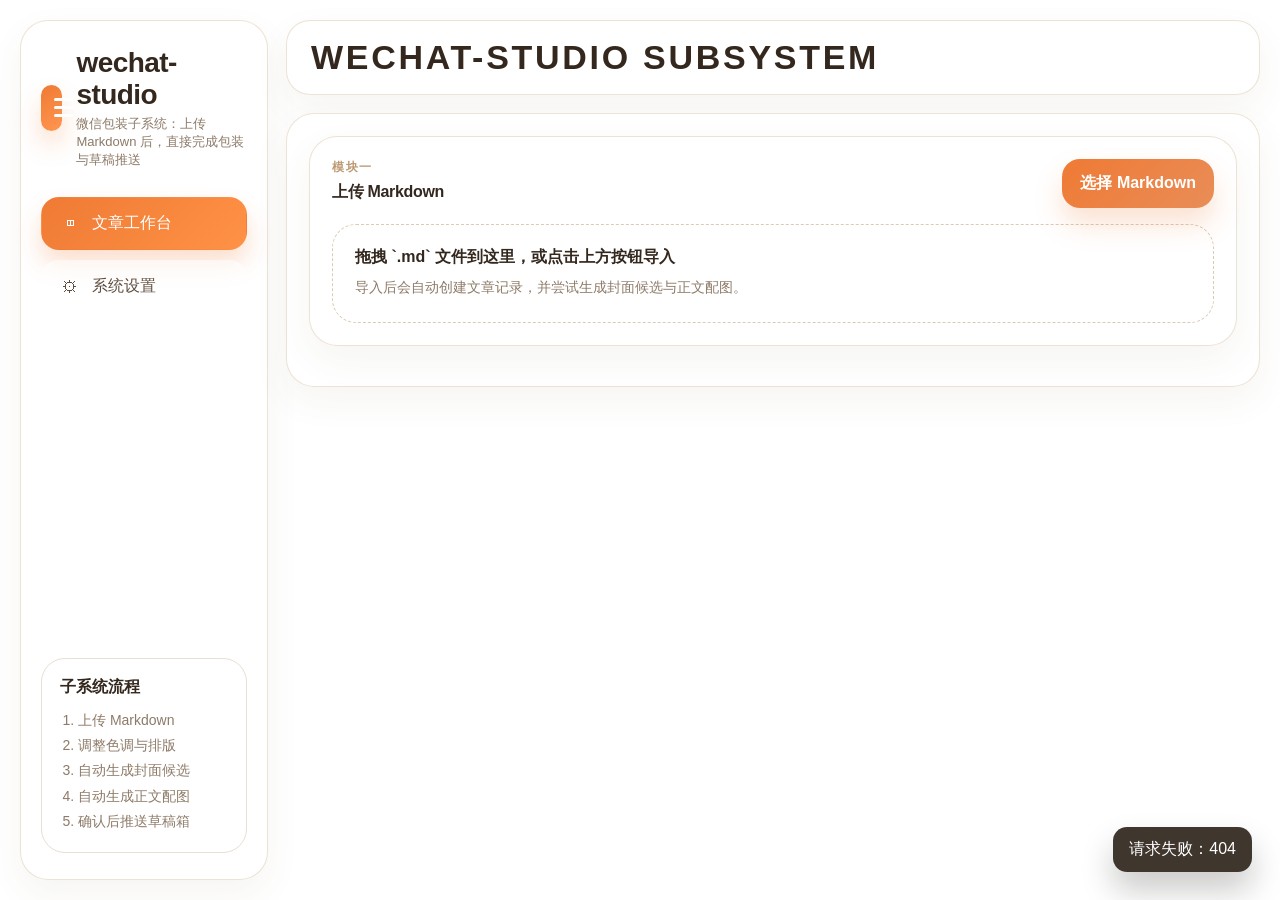
==== commit 40484e74: "Expand content skill runtime and sync latest workspace outputs" ====
--- a/skills/wechat-studio/frontend/index.html
+++ b/skills/wechat-studio/frontend/index.html
@@ -47,8 +47,7 @@
       <main class="main-shell">
         <header class="topbar">
           <div>
-            <p class="eyebrow">wechat-studio subsystem</p>
-            <h2>微信包装子系统工作台</h2>
+            <p class="eyebrow topbar-title">wechat-studio subsystem</p>
           </div>
         </header>
 
@@ -86,70 +85,89 @@
                     <div class="article-switcher" id="articleSwitcherWrap">
                       <span class="article-switcher-label">当前文章</span>
                       <div class="article-switcher-row">
-                        <select id="articleSwitcher" aria-label="切换文章"></select>
+                        <div class="article-switcher-menu-wrap">
+                          <button
+                            class="article-switcher-trigger"
+                            id="articleSwitcherButton"
+                            type="button"
+                            aria-haspopup="true"
+                            aria-expanded="false"
+                          >
+                            <span class="article-switcher-current" id="articleSwitcherCurrent">当前工作区暂无文章</span>
+                            <span class="article-switcher-caret" aria-hidden="true">▾</span>
+                          </button>
+                          <div class="article-switcher-menu hidden" id="articleSwitcherMenu"></div>
+                        </div>
                         <span class="count-pill subtle" id="articleCount">0 篇</span>
                       </div>
-                    </div>
-                    <div class="status-badges">
-                      <span class="meta-chip" id="detailThemeBadge">视觉设置</span>
-                      <span class="meta-chip muted" id="detailCoverBadge">未选封面</span>
-                      <span class="meta-chip muted" id="detailDraftBadge">未推草稿</span>
                     </div>
                   </div>
                 </header>
 
                 <div class="detail-grid">
                   <div class="modules-column">
-                    <section class="module-card">
+                    <section class="module-card is-collapsible is-collapsed" id="articleInfoCard">
                       <div class="module-head">
                         <div>
                           <p class="eyebrow">模块二</p>
                           <h4>文章信息</h4>
                         </div>
-                      </div>
-
-                      <div class="info-grid">
-                        <div class="info-item">
-                          <span class="info-label">作者</span>
-                          <strong id="infoAuthor">-</strong>
-                        </div>
-                        <div class="info-item">
-                          <span class="info-label">字数</span>
-                          <strong id="infoChars">0</strong>
-                        </div>
-                        <div class="info-item wide">
-                          <span class="info-label">文章目录</span>
-                          <strong id="infoPath">-</strong>
-                        </div>
-                        <div class="info-item">
-                          <span class="info-label">更新时间</span>
-                          <strong id="infoUpdatedAt">-</strong>
-                        </div>
-                      </div>
-
-                      <div class="source-files source-file-grid">
-                        <div class="source-file">
-                          <span>source.md</span>
-                          <code id="sourcePath">-</code>
-                        </div>
-                        <div class="source-file">
-                          <span>doocs.md</span>
-                          <code id="doocsPath">-</code>
-                        </div>
-                        <div class="source-file">
-                          <span>publish-pack.json</span>
-                          <code id="packPath">-</code>
-                        </div>
-                      </div>
-
-                      <div class="summary-box">
-                        <span class="info-label">摘要预览</span>
-                        <p id="infoSummary">-</p>
-                      </div>
-
-                      <div class="status-panel hidden" id="sourceWarningPanel">
-                        <strong>导入提醒</strong>
-                        <div class="warning-list" id="sourceWarningList"></div>
+                        <button
+                          class="module-collapse-toggle"
+                          id="articleInfoToggle"
+                          type="button"
+                          aria-expanded="false"
+                          aria-controls="articleInfoContent"
+                        >
+                          <span class="module-collapse-toggle-label" id="articleInfoToggleLabel">展开</span>
+                          <span class="module-collapse-toggle-icon" aria-hidden="true">▾</span>
+                        </button>
+                      </div>
+
+                      <div class="module-content hidden" id="articleInfoContent" aria-hidden="true">
+                        <div class="info-grid">
+                          <div class="info-item">
+                            <span class="info-label">作者</span>
+                            <strong id="infoAuthor">-</strong>
+                          </div>
+                          <div class="info-item">
+                            <span class="info-label">字数</span>
+                            <strong id="infoChars">0</strong>
+                          </div>
+                          <div class="info-item wide">
+                            <span class="info-label">文章目录</span>
+                            <strong id="infoPath">-</strong>
+                          </div>
+                          <div class="info-item">
+                            <span class="info-label">更新时间</span>
+                            <strong id="infoUpdatedAt">-</strong>
+                          </div>
+                        </div>
+
+                        <div class="source-files source-file-grid">
+                          <div class="source-file">
+                            <span>source.md</span>
+                            <code id="sourcePath">-</code>
+                          </div>
+                          <div class="source-file">
+                            <span>doocs.md</span>
+                            <code id="doocsPath">-</code>
+                          </div>
+                          <div class="source-file">
+                            <span>publish-pack.json</span>
+                            <code id="packPath">-</code>
+                          </div>
+                        </div>
+
+                        <div class="summary-box">
+                          <span class="info-label">摘要预览</span>
+                          <p id="infoSummary">-</p>
+                        </div>
+
+                        <div class="status-panel hidden" id="sourceWarningPanel">
+                          <strong>导入提醒</strong>
+                          <div class="warning-list" id="sourceWarningList"></div>
+                        </div>
                       </div>
                     </section>
 
@@ -195,61 +213,6 @@
                       </div>
 
                       <div class="control-section">
-                        <div class="field-group">
-                          <label for="templateSelect">版式模板</label>
-                          <select id="templateSelect"></select>
-                          <p class="field-help" id="templateHint">控制标题区、小节结构和图文节奏。</p>
-                        </div>
-
-                        <div class="field-group">
-                          <label for="titleStyleSelect">标题样式</label>
-                          <select id="titleStyleSelect"></select>
-                        </div>
-
-                        <div class="field-group">
-                          <label for="bodySizeRange">正文字号</label>
-                          <div class="range-row">
-                            <input id="bodySizeRange" type="range" min="14" max="22" step="1" />
-                            <span class="range-readout" id="bodySizeValue">16px</span>
-                          </div>
-                        </div>
-
-                        <div class="field-group">
-                          <label for="lineHeightRange">行距</label>
-                          <div class="range-row">
-                            <input id="lineHeightRange" type="range" min="1.5" max="2.4" step="0.05" />
-                            <span class="range-readout" id="lineHeightValue">1.90</span>
-                          </div>
-                        </div>
-
-                        <div class="field-group">
-                          <label for="paragraphGapRange">段间距</label>
-                          <div class="range-row">
-                            <input id="paragraphGapRange" type="range" min="8" max="32" step="1" />
-                            <span class="range-readout" id="paragraphGapValue">16px</span>
-                          </div>
-                        </div>
-
-                        <div class="field-group">
-                          <label for="sectionStyleSelect">小节标题样式</label>
-                          <select id="sectionStyleSelect"></select>
-                        </div>
-
-                        <div class="field-group">
-                          <label for="imageRadiusRange">图片圆角</label>
-                          <div class="range-row">
-                            <input id="imageRadiusRange" type="range" min="0" max="32" step="1" />
-                            <span class="range-readout" id="imageRadiusValue">24px</span>
-                          </div>
-                        </div>
-
-                        <div class="field-group">
-                          <label for="imageSpacingRange">图片间距</label>
-                          <div class="range-row">
-                            <input id="imageSpacingRange" type="range" min="12" max="40" step="1" />
-                            <span class="range-readout" id="imageSpacingValue">22px</span>
-                          </div>
-                        </div>
                       </div>
                     </section>
 
@@ -259,17 +222,7 @@
                           <p class="eyebrow">模块四</p>
                           <h4>封面候选</h4>
                         </div>
-                        <button class="secondary-btn" id="generateCoverButton" type="button">重新生成封面候选</button>
-                      </div>
-
-                      <div class="field-group">
-                        <label for="coverPromptInput">封面提示词补充（可选）</label>
-                        <textarea
-                          id="coverPromptInput"
-                          rows="4"
-                          placeholder="比如：更像商业评论、增加留白、偏生活方式、不要人物、强调数据感..."
-                        ></textarea>
-                        <p class="field-help">系统会自动生成 4 种核心封面风格，你只需要补充方向和挑选当前封面。</p>
+                        <button class="secondary-btn" id="generateCoverButton" type="button">generate</button>
                       </div>
 
                       <div class="image-card hidden" id="coverResultCard">
@@ -278,7 +231,19 @@
                           <span id="coverResultMeta">未生成</span>
                         </div>
                         <img id="coverResultImage" alt="封面预览" />
-                        <p class="field-help" id="coverResultPrompt">生成后会展示提示词与素材路径。</p>
+                        <div class="cover-result-placeholder hidden" id="coverResultPlaceholder">
+                          这是当前文章的默认封面结构化 Prompt。你可以直接修改后点上方 generate；如果不改，就按默认逻辑生成封面候选。
+                        </div>
+                        <div class="generated-prompt-editor">
+                          <label class="generated-prompt-label" for="coverResultPromptInput">当前结构化 Prompt</label>
+                          <textarea
+                            class="generated-prompt-input"
+                            id="coverResultPromptInput"
+                            rows="12"
+                            placeholder="这里会展示当前封面的完整结构化 Prompt；修改后点上方 generate，可以按这版 Prompt 重生当前封面。"
+                          ></textarea>
+                          <p class="generated-prompt-help" id="coverResultPromptHelp">生成后会展示当前封面的完整结构化 Prompt 和本地路径。</p>
+                        </div>
                         <div class="history-actions">
                           <button class="primary-btn small" id="selectCoverButton" type="button">设为当前封面</button>
                           <button class="secondary-btn danger small image-delete-btn" id="deleteCoverButton" type="button">删除</button>
@@ -302,41 +267,14 @@
                           <p class="eyebrow">模块五</p>
                           <h4>正文配图</h4>
                         </div>
-                        <button class="secondary-btn" id="generateInlineButton" type="button">重新生成正文配图</button>
-                      </div>
-
-                      <div class="field-group">
-                        <label for="inlinePromptInput">正文配图提示词补充（可选）</label>
-                        <textarea
-                          id="inlinePromptInput"
-                          rows="4"
-                          placeholder="比如：更像分析图、减少插画感、偏极简、不要人物、增加图表结构..."
-                        ></textarea>
-                        <p class="field-help">系统默认生成 2 张正文配图；你可以先选每张图要插入的位置，再生成或替换。</p>
-                      </div>
-
-                      <div class="inline-position-grid">
-                        <div class="field-group">
-                          <label for="inlinePositionSlot1">插图 1 位置</label>
-                          <select id="inlinePositionSlot1"></select>
-                        </div>
-                        <div class="field-group">
-                          <label for="inlinePositionSlot2">插图 2 位置</label>
-                          <select id="inlinePositionSlot2"></select>
-                        </div>
-                      </div>
+                        <button class="secondary-btn" id="generateInlineButton" type="button">generate</button>
+                      </div>
+
+                      <p class="field-help inline-slot-help">
+                        先在右侧编辑区里选中一个位置，然后插入插图位；这里会自动出现对应的插图卡、结构化 Prompt 和历史图。
+                      </p>
 
                       <div class="inline-gallery" id="inlineGallery"></div>
-
-                      <div class="history-block">
-                        <div class="submodule-head">
-                          <div>
-                            <h5>历史正文配图</h5>
-                            <p>历史生成结果会保存在本地，可回切到当前正文插图位。</p>
-                          </div>
-                        </div>
-                        <div class="history-gallery" id="inlineHistoryGallery"></div>
-                      </div>
                     </section>
 
                     <section class="module-card">
@@ -365,33 +303,28 @@
 
                   <div class="preview-column">
                     <section class="preview-shell">
-                      <div class="preview-toolbar">
-                        <div class="preview-toolbar-meta">
-                          <span id="previewCharCount">0</span>
-                          <span>字符</span>
-                        </div>
-                        <div class="preview-toolbar-actions">
-                          <button class="chip ghost" id="previewModeButton" type="button">源码</button>
-                          <button class="chip" id="copyHtmlButton" type="button">复制</button>
-                          <button class="chip" id="saveHtmlButton" type="button">保存</button>
-                        </div>
-                      </div>
-
-                      <div class="preview-meta-strip">
-                        <span class="meta-chip" id="previewModeBadge">微信发布预览</span>
-                        <span class="meta-chip" id="previewThemeBadge">视觉设置</span>
-                        <span class="meta-chip muted" id="previewReferenceBadge">所见即所得</span>
-                      </div>
-
-                      <div class="preview-card">
+                      <div class="preview-sticky-head">
+                        <div class="preview-toolbar">
+                          <div class="preview-toolbar-meta">
+                            <span id="previewCharCount">0</span>
+                            <span>字符</span>
+                          </div>
+                          <div class="preview-toolbar-actions">
+                            <button class="chip ghost" id="previewModeButton" type="button">编辑</button>
+                            <button class="chip" id="copyHtmlButton" type="button">复制</button>
+                            <button class="chip" id="saveHtmlButton" type="button">保存</button>
+                          </div>
+                        </div>
+
                         <div class="preview-card-head">
                           <p class="eyebrow" id="previewKicker">微信发布预览</p>
                           <h4 id="previewTitle">等待加载</h4>
-                          <p id="previewSummary">选中左侧文章后，这里会展示和推草稿同源的公众号预览。</p>
-                        </div>
-
+                        </div>
+                      </div>
+
+                      <div class="preview-card">
                         <iframe id="previewFrame" title="公众号预览"></iframe>
-                        <pre class="source-view hidden" id="sourceView"></pre>
+                        <div class="editor-view hidden" id="editorView"></div>
                       </div>
                     </section>
                   </div>
@@ -464,6 +397,11 @@
       </main>
     </div>
 
+    <div class="editor-selection-toolbar hidden" id="editorSelectionToolbar">
+      <button class="secondary-btn small" id="editorHighlightButton" type="button">高亮</button>
+      <button class="secondary-btn small danger" id="editorDeleteButton" type="button">删除</button>
+      <button class="primary-btn small" id="editorInsertImageButton" type="button">插入插图位</button>
+    </div>
     <div class="toast" id="toast"></div>
     <script src="./app.js"></script>
   </body>
--- a/skills/wechat-studio/frontend/styles.css
+++ b/skills/wechat-studio/frontend/styles.css
@@ -1,10 +1,10 @@
 :root {
-  --bg: #f8f3eb;
-  --surface: rgba(255, 255, 255, 0.82);
-  --surface-strong: #fffdf9;
-  --surface-soft: #f6eee1;
-  --line: #e7dac7;
-  --line-strong: #d9c6aa;
+  --bg: #ffffff;
+  --surface: #ffffff;
+  --surface-strong: #ffffff;
+  --surface-soft: #ffffff;
+  --line: #e9dfd2;
+  --line-strong: #dccab3;
   --text: #34281e;
   --muted: #8d7a68;
   --brand: #ef7a34;
@@ -12,7 +12,7 @@
   --brand-soft: #fee8d9;
   --success: #2c8c5c;
   --warning: #b36d12;
-  --shadow: 0 18px 44px rgba(110, 77, 36, 0.10);
+  --shadow: 0 14px 36px rgba(110, 77, 36, 0.06);
   --radius-xl: 28px;
   --radius-lg: 22px;
   --radius-md: 18px;
@@ -27,9 +27,7 @@
   margin: 0;
   min-height: 100%;
   font-family: "PingFang SC", "Hiragino Sans GB", "Microsoft YaHei", -apple-system, BlinkMacSystemFont, "Segoe UI", sans-serif;
-  background:
-    radial-gradient(circle at top right, rgba(252, 219, 189, 0.45), transparent 18%),
-    linear-gradient(180deg, #fdfbf8 0%, #f8f2ea 100%);
+  background: #ffffff;
   color: var(--text);
 }
 
@@ -81,7 +79,7 @@
   padding: 26px 20px;
   border: 1px solid rgba(235, 224, 208, 0.9);
   border-radius: var(--radius-xl);
-  background: linear-gradient(180deg, rgba(255, 255, 255, 0.94), rgba(248, 241, 233, 0.84));
+  background: #ffffff;
   box-shadow: var(--shadow);
 }
 
@@ -181,7 +179,7 @@
   margin-top: auto;
   padding: 18px;
   border-radius: 24px;
-  background: linear-gradient(180deg, rgba(248, 242, 233, 0.92), rgba(255, 255, 255, 0.78));
+  background: #ffffff;
   border: 1px solid var(--line);
 }
 
@@ -212,7 +210,7 @@
   padding: 18px 24px;
   border: 1px solid rgba(235, 224, 208, 0.9);
   border-radius: 24px;
-  background: rgba(255, 255, 255, 0.88);
+  background: #ffffff;
   box-shadow: var(--shadow);
 }
 
@@ -225,9 +223,16 @@
   text-transform: uppercase;
 }
 
+.topbar-title {
+  margin: 0;
+  color: var(--text);
+  font-size: 34px;
+  font-weight: 800;
+  letter-spacing: 0.08em;
+  line-height: 1.1;
+}
+
 .topbar-meta,
-.status-badges,
-.preview-meta-strip,
 .list-chip-row,
 .inline-actions {
   display: flex;
@@ -243,7 +248,7 @@
   gap: 6px;
   padding: 8px 12px;
   border-radius: 999px;
-  background: rgba(255, 255, 255, 0.88);
+  background: #ffffff;
   border: 1px solid var(--line);
   color: #5b4c3e;
   font-size: 12px;
@@ -278,7 +283,7 @@
 .module-card,
 .preview-shell {
   border-radius: var(--radius-xl);
-  background: linear-gradient(180deg, rgba(255,255,255,0.94), rgba(249,243,236,0.84));
+  background: #ffffff;
   border: 1px solid rgba(235, 224, 208, 0.9);
   box-shadow: var(--shadow);
 }
@@ -304,14 +309,15 @@
 .count-pill {
   padding: 8px 12px;
   border-radius: 999px;
-  background: var(--brand-soft);
+  background: #ffffff;
+  border: 1px solid rgba(239, 122, 52, 0.2);
   color: var(--brand-deep);
   font-size: 12px;
   font-weight: 700;
 }
 
 .count-pill.subtle {
-  background: rgba(255, 255, 255, 0.88);
+  background: #ffffff;
   border: 1px solid var(--line);
   color: #5b4c3e;
 }
@@ -340,7 +346,7 @@
   padding: 16px;
   border-radius: 20px;
   text-align: left;
-  background: rgba(255, 255, 255, 0.82);
+  background: #ffffff;
   border: 1px solid var(--line);
   transition: 180ms ease;
 }
@@ -352,8 +358,8 @@
 
 .article-item.active {
   border-color: rgba(239, 122, 52, 0.5);
-  background: linear-gradient(180deg, rgba(255,255,255,0.98), rgba(255,244,236,0.92));
-  box-shadow: 0 16px 28px rgba(239, 122, 52, 0.12);
+  background: #ffffff;
+  box-shadow: 0 12px 24px rgba(239, 122, 52, 0.08);
 }
 
 .article-item-head,
@@ -375,6 +381,10 @@
   margin: 0;
 }
 
+.module-content {
+  min-width: 0;
+}
+
 .article-item h4 {
   font-size: 16px;
 }
@@ -401,7 +411,7 @@
   padding: 26px;
   border-radius: 24px;
   border: 1px dashed var(--line-strong);
-  background: rgba(255, 255, 255, 0.58);
+  background: #ffffff;
 }
 
 .empty-card h4 {
@@ -435,7 +445,7 @@
   gap: 8px;
   padding: 14px 16px;
   border-radius: 20px;
-  background: rgba(255, 255, 255, 0.72);
+  background: #ffffff;
   border: 1px solid var(--line);
 }
 
@@ -452,10 +462,122 @@
   flex-wrap: wrap;
 }
 
-.article-switcher select {
+.article-switcher-menu-wrap {
+  position: relative;
   min-width: 300px;
+}
+
+.article-switcher-trigger {
+  display: flex;
+  align-items: center;
+  justify-content: space-between;
+  gap: 12px;
+  width: 100%;
   padding: 11px 14px;
   border-radius: 14px;
+  border: 1px solid var(--line);
+  background: #ffffff;
+  color: var(--text);
+  font-weight: 600;
+  text-align: left;
+}
+
+.article-switcher-trigger:hover {
+  border-color: rgba(239, 122, 52, 0.28);
+}
+
+.article-switcher-trigger:disabled {
+  cursor: not-allowed;
+  opacity: 0.7;
+}
+
+.article-switcher-trigger[aria-expanded="true"] {
+  border-color: rgba(239, 122, 52, 0.42);
+  box-shadow: 0 12px 24px rgba(239, 122, 52, 0.08);
+}
+
+.article-switcher-current {
+  min-width: 0;
+  flex: 1;
+  overflow: hidden;
+  text-overflow: ellipsis;
+  white-space: nowrap;
+}
+
+.article-switcher-caret {
+  color: var(--muted);
+  transition: transform 180ms ease;
+}
+
+.article-switcher-trigger[aria-expanded="true"] .article-switcher-caret {
+  transform: rotate(180deg);
+}
+
+.article-switcher-menu {
+  position: absolute;
+  top: calc(100% + 8px);
+  right: 0;
+  z-index: 20;
+  width: min(540px, calc(100vw - 120px));
+  max-height: 360px;
+  overflow: auto;
+  padding: 10px 12px;
+  border-radius: 18px;
+  border: 1px solid var(--line);
+  background: #ffffff;
+  box-shadow: 0 22px 40px rgba(34, 25, 14, 0.12);
+}
+
+.article-switcher-item {
+  display: grid;
+  grid-template-columns: minmax(0, 1fr) auto;
+  gap: 10px;
+  align-items: center;
+  padding: 8px 0;
+}
+
+.article-switcher-item + .article-switcher-item {
+  border-top: 1px solid rgba(233, 223, 210, 0.72);
+}
+
+.article-switcher-select {
+  width: 100%;
+  padding: 12px 14px;
+  border-radius: 14px;
+  border: 1px solid var(--line);
+  background: #ffffff;
+  text-align: left;
+  transition: 180ms ease;
+}
+
+.article-switcher-select:hover {
+  border-color: rgba(239, 122, 52, 0.3);
+  transform: translateY(-1px);
+}
+
+.article-switcher-select.active {
+  border-color: rgba(239, 122, 52, 0.5);
+  box-shadow: 0 12px 24px rgba(239, 122, 52, 0.08);
+}
+
+.article-switcher-select strong,
+.article-switcher-select span {
+  display: block;
+}
+
+.article-switcher-select strong {
+  font-size: 15px;
+}
+
+.article-switcher-select span {
+  margin-top: 6px;
+  color: var(--muted);
+  font-size: 12px;
+  line-height: 1.6;
+}
+
+.article-switcher-delete {
+  min-width: 72px;
 }
 
 .detail-subtitle {
@@ -478,6 +600,47 @@
 .module-card,
 .preview-shell {
   padding: 22px;
+}
+
+.module-card.is-collapsible.is-collapsed {
+  padding-bottom: 18px;
+}
+
+.module-collapse-toggle {
+  display: inline-flex;
+  align-items: center;
+  gap: 8px;
+  padding: 10px 14px;
+  border-radius: 999px;
+  border: 1px solid var(--line);
+  background: #ffffff;
+  color: #5b4c3e;
+  font-size: 13px;
+  font-weight: 700;
+  line-height: 1;
+  flex-shrink: 0;
+  transition: border-color 180ms ease, background 180ms ease, color 180ms ease, transform 180ms ease;
+}
+
+.module-collapse-toggle:hover {
+  border-color: rgba(239, 122, 52, 0.34);
+  background: rgba(254, 232, 217, 0.55);
+  color: var(--brand-deep);
+}
+
+.module-collapse-toggle:focus-visible {
+  outline: none;
+  border-color: rgba(239, 122, 52, 0.42);
+  box-shadow: 0 0 0 4px rgba(239, 122, 52, 0.10);
+}
+
+.module-collapse-toggle-icon {
+  font-size: 12px;
+  transition: transform 180ms ease;
+}
+
+.module-card.is-collapsible.is-collapsed .module-collapse-toggle-icon {
+  transform: rotate(-90deg);
 }
 
 .field-group {
@@ -502,7 +665,7 @@
   width: 100%;
   border: 1px solid var(--line);
   border-radius: 18px;
-  background: rgba(255, 255, 255, 0.92);
+  background: #ffffff;
   color: var(--text);
   padding: 14px 16px;
   outline: none;
@@ -516,7 +679,7 @@
   padding: 4px;
   border: 1px solid var(--line);
   border-radius: 16px;
-  background: rgba(255, 255, 255, 0.92);
+  background: #ffffff;
 }
 
 input[type="range"] {
@@ -561,14 +724,14 @@
 .secondary-btn,
 .chip.ghost {
   color: var(--brand-deep);
-  background: linear-gradient(180deg, rgba(255,255,255,0.98), rgba(251,243,234,0.96));
+  background: #ffffff;
   border: 1px solid rgba(239, 122, 52, 0.2);
 }
 
 .secondary-btn.danger {
   color: #b24b35;
   border-color: rgba(178, 75, 53, 0.22);
-  background: linear-gradient(180deg, rgba(255,255,255,0.98), rgba(255,239,235,0.96));
+  background: #ffffff;
 }
 
 .chip {
@@ -604,7 +767,7 @@
 .info-item {
   padding: 14px;
   border-radius: 18px;
-  background: rgba(255, 255, 255, 0.66);
+  background: #ffffff;
   border: 1px solid var(--line);
 }
 
@@ -628,7 +791,7 @@
   padding: 22px;
   border-radius: 24px;
   border: 1px dashed var(--line-strong);
-  background: linear-gradient(180deg, rgba(255,255,255,0.82), rgba(249,242,234,0.72));
+  background: #ffffff;
   transition: 180ms ease;
   cursor: pointer;
 }
@@ -657,7 +820,7 @@
   margin-top: 16px;
   padding: 16px;
   border-radius: 20px;
-  background: rgba(255, 255, 255, 0.64);
+  background: #ffffff;
   border: 1px solid var(--line);
 }
 
@@ -690,12 +853,12 @@
 
 .status-panel.warning {
   border-color: rgba(179, 109, 18, 0.25);
-  background: rgba(247, 232, 212, 0.82);
+  background: #ffffff;
 }
 
 .status-panel.success {
   border-color: rgba(44, 140, 92, 0.24);
-  background: rgba(234, 247, 239, 0.82);
+  background: #ffffff;
 }
 
 .control-section + .control-section {
@@ -715,7 +878,7 @@
   min-width: 62px;
   padding: 8px 10px;
   border-radius: 999px;
-  background: rgba(255, 255, 255, 0.9);
+  background: #ffffff;
   border: 1px solid var(--line);
   color: #5b4c3e;
   font-size: 12px;
@@ -736,7 +899,7 @@
 .warning-item {
   padding: 12px 14px;
   border-radius: 16px;
-  background: rgba(255, 247, 232, 0.88);
+  background: #ffffff;
   border: 1px solid rgba(179, 109, 18, 0.18);
   color: #7a5c31;
   line-height: 1.7;
@@ -764,7 +927,7 @@
   padding: 16px;
   border-radius: 22px;
   border: 1px solid var(--line);
-  background: linear-gradient(180deg, rgba(255,255,255,0.96), rgba(250,244,236,0.90));
+  background: #ffffff;
 }
 
 .image-card img,
@@ -775,7 +938,7 @@
   border-radius: 18px;
   border: 1px solid rgba(235, 224, 208, 0.9);
   margin-top: 12px;
-  background: rgba(255, 255, 255, 0.65);
+  background: #ffffff;
 }
 
 .image-card img {
@@ -784,11 +947,25 @@
   object-fit: cover;
 }
 
+.cover-result-placeholder {
+  margin-top: 12px;
+  padding: 18px;
+  border-radius: 18px;
+  border: 1px dashed var(--line);
+  background: #ffffff;
+  color: var(--muted);
+  line-height: 1.8;
+}
+
 .inline-gallery {
   display: flex;
   flex-direction: column;
   gap: 14px;
   margin-top: 16px;
+}
+
+.inline-slot-help {
+  margin: 0;
 }
 
 .inline-card.is-focused {
@@ -798,6 +975,114 @@
     0 0 0 4px rgba(239, 122, 52, 0.12);
 }
 
+.inline-card-meta {
+  margin-top: 12px;
+  color: var(--muted);
+  font-size: 13px;
+  line-height: 1.7;
+}
+
+.inline-slot-actions {
+  display: flex;
+  flex-wrap: wrap;
+  gap: 8px;
+  justify-content: flex-end;
+}
+
+.inline-image-empty,
+.editor-empty {
+  margin-top: 12px;
+  padding: 18px;
+  border-radius: 18px;
+  border: 1px dashed var(--line);
+  background: #ffffff;
+  color: var(--muted);
+  line-height: 1.7;
+}
+
+.inline-history-stack {
+  margin-top: 14px;
+}
+
+.inline-history-title {
+  display: block;
+  margin-bottom: 10px;
+  color: #655547;
+  font-size: 13px;
+  font-weight: 700;
+}
+
+.mini-history-grid {
+  display: grid;
+  grid-template-columns: 1fr;
+  gap: 12px;
+}
+
+.mini-history-card {
+  padding: 12px;
+  border-radius: 18px;
+  border: 1px solid var(--line);
+  background: #ffffff;
+}
+
+.mini-history-card img {
+  display: block;
+  width: 100%;
+  margin: 0 0 10px;
+  border-radius: 14px;
+  border: 1px solid rgba(235, 224, 208, 0.9);
+  background: #ffffff;
+}
+
+.mini-history-meta {
+  display: flex;
+  flex-direction: column;
+  gap: 4px;
+}
+
+.mini-history-meta strong,
+.mini-history-meta span {
+  display: block;
+}
+
+.mini-history-meta span {
+  color: var(--muted);
+  font-size: 12px;
+}
+
+.generated-prompt-editor {
+  margin-top: 14px;
+  padding: 14px;
+  border-radius: 18px;
+  border: 1px solid rgba(235, 224, 208, 0.9);
+  background: #ffffff;
+}
+
+.generated-prompt-label {
+  display: block;
+  color: #655547;
+  font-size: 13px;
+  font-weight: 700;
+}
+
+.generated-prompt-input {
+  min-height: 240px;
+  margin-top: 10px;
+  border-radius: 16px;
+  padding: 14px;
+  font-size: 13px;
+  line-height: 1.8;
+  white-space: pre-wrap;
+  word-break: break-word;
+}
+
+.generated-prompt-help {
+  margin-top: 10px;
+  color: var(--muted);
+  font-size: 12px;
+  line-height: 1.7;
+}
+
 .inline-position-grid {
   display: grid;
   grid-template-columns: repeat(2, minmax(0, 1fr));
@@ -840,7 +1125,7 @@
   margin-top: 12px;
   border: 1px solid var(--line);
   border-radius: 16px;
-  background: rgba(255, 255, 255, 0.7);
+  background: #ffffff;
   overflow: hidden;
 }
 
@@ -906,18 +1191,25 @@
   padding: 16px;
   border-radius: 18px;
   border: 1px dashed var(--line);
-  background: rgba(255, 255, 255, 0.64);
+  background: #ffffff;
   color: var(--muted);
   line-height: 1.7;
 }
 
-.inline-card p,
-.image-card p,
-.history-card p {
+.inline-card > p,
+.image-card > p,
+.history-card > p {
   margin: 12px 0 0;
   line-height: 1.7;
   color: var(--muted);
   font-size: 13px;
+}
+
+.generated-prompt-editor .generated-prompt-help {
+  margin: 10px 0 0;
+  color: var(--muted);
+  font-size: 12px;
+  line-height: 1.7;
 }
 
 .publish-item strong {
@@ -940,6 +1232,18 @@
   min-height: 720px;
 }
 
+.preview-sticky-head {
+  position: sticky;
+  top: 20px;
+  z-index: 12;
+  display: flex;
+  flex-direction: column;
+  gap: 14px;
+  padding-bottom: 12px;
+  background: #ffffff;
+  box-shadow: 0 12px 20px rgba(110, 77, 36, 0.06);
+}
+
 .preview-toolbar-meta,
 .preview-toolbar-actions {
   display: flex;
@@ -948,15 +1252,20 @@
   color: var(--muted);
 }
 
-.preview-card {
-  display: flex;
-  flex-direction: column;
-  gap: 14px;
-  min-height: 0;
-}
-
+.preview-toolbar,
 .preview-card-head {
   padding: 0 4px;
+  background: #ffffff;
+}
+
+.preview-toolbar {
+  padding-top: 4px;
+}
+
+.preview-card {
+  display: flex;
+  flex-direction: column;
+  min-height: 0;
 }
 
 #previewFrame {
@@ -969,6 +1278,326 @@
   pointer-events: auto;
 }
 
+.editor-view {
+  position: relative;
+  min-height: 960px;
+  max-height: 72vh;
+  overflow: auto;
+  border-radius: 24px;
+  border: 1px solid rgba(235, 224, 208, 0.9);
+  background: #ffffff;
+}
+
+.editor-preview-shell {
+  min-height: 1200px;
+  padding: 18px 0 74px;
+  background:
+    radial-gradient(circle, rgba(122, 128, 141, 0.06) 1px, transparent 1.2px) 0 0 / 8px 8px,
+    linear-gradient(180deg, #f4f4ef 0%, #fbfbf7 100%);
+}
+
+.editor-canvas {
+  --editor-accent: #b3832f;
+  max-width: 760px;
+  margin: 0 auto;
+  padding: 0;
+  border-radius: 10px;
+  border: 1px solid #d0ccdb;
+  background: rgba(255, 255, 255, 0.98);
+  box-shadow: none;
+}
+
+.editor-preview-body {
+  max-width: 620px;
+  margin: 0 auto 58px;
+  padding: 0 18px;
+  color: #202224;
+  font-family: "PingFang SC", "Hiragino Sans GB", "Microsoft YaHei", -apple-system, BlinkMacSystemFont, "Segoe UI", sans-serif;
+  line-height: 1.8;
+  letter-spacing: 0.2px;
+}
+
+.editor-hero {
+  margin: 0 0 30px;
+}
+
+.editor-hero-kicker {
+  margin: 0 0 24px;
+  font-size: 12px;
+  line-height: 1.6;
+  color: #6a6e75;
+}
+
+.editor-hero-kicker span {
+  color: var(--editor-accent);
+  margin-left: 12px;
+}
+
+.editor-hero-strip {
+  display: grid;
+  grid-template-columns: 1fr 1fr;
+  margin: 0 0 18px;
+  background: var(--editor-accent);
+  color: #ffffff;
+}
+
+.editor-hero-strip span {
+  padding: 7px 12px;
+  font-size: 11px;
+  font-weight: 700;
+  letter-spacing: 0.12em;
+  text-transform: uppercase;
+}
+
+.editor-hero-strip span:last-child {
+  text-align: right;
+}
+
+.editor-hero-center {
+  text-align: center;
+}
+
+.editor-hero-year {
+  display: inline-block;
+  padding: 7px 26px;
+  border: 1px solid #d0ccdb;
+  border-radius: 999px;
+  background: #ffffff;
+  font-size: 12px;
+  letter-spacing: 0.18em;
+  color: #202224;
+}
+
+.editor-hero-title {
+  margin: 14px 0 8px;
+  font-size: 34px;
+  line-height: 1.22;
+  font-weight: 800;
+  color: #202224;
+}
+
+.editor-hero-title span {
+  color: var(--editor-accent);
+}
+
+.editor-hero-summary {
+  margin: 0;
+  font-size: 11px;
+  line-height: 1.7;
+  color: #6a6e75;
+  font-style: italic;
+}
+
+.editor-hero-cover-shell {
+  max-width: 530px;
+  margin: 26px auto 0;
+  background: var(--editor-accent);
+  padding: 0 0 18px 18px;
+}
+
+.editor-hero-cover-frame {
+  background: #ffffff;
+  border: 1px solid #202224;
+  padding: 18px;
+}
+
+.editor-hero-cover-media {
+  margin-bottom: 16px;
+}
+
+.editor-hero-cover-media img {
+  display: block;
+  width: 100%;
+  height: auto;
+  border: 0;
+}
+
+.editor-hero-cover-placeholder {
+  display: grid;
+  place-items: center;
+  min-height: 240px;
+  border: 1px dashed #d0ccdb;
+  color: #6a6e75;
+  font-size: 15px;
+}
+
+.editor-hero-cover-text {
+  margin: 0;
+  text-align: center;
+  font-size: 18px;
+  line-height: 1.95;
+  color: #202224;
+}
+
+.editor-block {
+  margin: 0 0 24px;
+  outline: none;
+  color: #202224;
+  background: transparent;
+  border: 0;
+  word-break: break-word;
+}
+
+.editor-block:focus {
+  box-shadow: inset 0 -2px 0 color-mix(in srgb, var(--editor-accent), white 42%);
+}
+
+.editor-block-paragraph {
+  font-size: 18px;
+  line-height: 1.8;
+}
+
+.editor-block-heading-level-2 {
+  margin: 72px 0 28px;
+  padding: 0 0 10px 14px;
+  border-left: 4px solid var(--editor-accent);
+  border-bottom: 1px solid color-mix(in srgb, var(--editor-accent), white 78%);
+  font-size: 24px;
+  line-height: 1.45;
+  font-weight: 800;
+  color: var(--editor-accent);
+}
+
+.editor-block-heading-level-3 {
+  margin: 44px 0 18px;
+  font-size: 20px;
+  line-height: 1.5;
+  font-weight: 800;
+  color: color-mix(in srgb, var(--editor-accent), black 14%);
+}
+
+.editor-block-heading-level-4 {
+  margin: 26px 0 14px;
+  font-size: 18px;
+  line-height: 1.55;
+  font-weight: 800;
+  color: color-mix(in srgb, var(--editor-accent), black 20%);
+}
+
+.editor-theme-highlight {
+  color: color-mix(in srgb, var(--editor-accent), black 48%);
+  font-weight: 800;
+}
+
+.editor-list-block {
+  margin: 0 0 26px;
+  padding-left: 0;
+  list-style: none;
+}
+
+.editor-list-block li {
+  display: flex;
+  align-items: flex-start;
+  gap: 10px;
+  margin: 0 0 12px;
+  padding: 12px 0 12px 14px;
+  border-left: 3px solid var(--editor-accent);
+  background: transparent;
+  color: #202224;
+  line-height: 1.8;
+}
+
+.editor-list-badge {
+  display: inline-flex;
+  align-items: center;
+  justify-content: center;
+  width: 22px;
+  height: 22px;
+  flex: 0 0 22px;
+  margin-top: 4px;
+  border-radius: 999px;
+  background: var(--editor-accent);
+  color: #ffffff;
+  font-size: 12px;
+  font-weight: 800;
+}
+
+.editor-inline-figure {
+  position: relative;
+  margin: 0 0 40px;
+}
+
+.editor-inline-figure.is-moving {
+  filter: saturate(1.12);
+}
+
+.editor-inline-figure-rule {
+  width: 76px;
+  height: 1px;
+  margin: 0 0 16px;
+  background: #202224;
+  opacity: 0.82;
+}
+
+.editor-inline-figure-frame {
+  background: var(--editor-accent);
+  padding: 0 0 14px 14px;
+}
+
+.editor-inline-figure-inner {
+  background: #ffffff;
+  border: 1px solid #202224;
+  padding: 14px;
+}
+
+.editor-inline-figure-inner img {
+  display: block;
+  width: 100%;
+  height: auto;
+  border: 0;
+}
+
+.editor-inline-caption {
+  margin: 10px 0 0;
+  font-size: 13px;
+  line-height: 1.8;
+  color: #6a6e75;
+}
+
+.editor-inline-slot-actions {
+  display: flex;
+  gap: 10px;
+  margin-top: 12px;
+}
+
+.editor-inline-placeholder {
+  display: grid;
+  place-items: center;
+  min-height: 220px;
+  border: 1px dashed color-mix(in srgb, var(--editor-accent), white 44%);
+  background: color-mix(in srgb, var(--editor-accent), white 94%);
+  text-align: center;
+  color: #6a6e75;
+}
+
+.editor-inline-placeholder strong,
+.editor-inline-placeholder span {
+  display: block;
+}
+
+.editor-inline-placeholder span {
+  margin-top: 6px;
+  font-size: 13px;
+}
+
+.editor-selection-toolbar {
+  position: absolute;
+  z-index: 60;
+  display: flex;
+  align-items: center;
+  gap: 8px;
+  padding: 8px;
+  border-radius: 18px;
+  border: 1px solid var(--line);
+  background: rgba(255, 255, 255, 0.98);
+  box-shadow: 0 18px 32px rgba(34, 25, 14, 0.14);
+  transform: translateX(-50%);
+}
+
+.editor-selection-toolbar .small {
+  padding: 10px 12px;
+}
+
 .source-view {
   margin: 0;
   min-height: 960px;
@@ -977,7 +1606,7 @@
   padding: 18px;
   border-radius: 24px;
   border: 1px solid rgba(235, 224, 208, 0.9);
-  background: #fffdfa;
+  background: #ffffff;
   color: #4c4035;
   line-height: 1.6;
   white-space: pre-wrap;
@@ -1067,6 +1696,10 @@
     top: auto;
     min-height: auto;
   }
+
+  .preview-sticky-head {
+    top: 0;
+  }
 }
 
 @media (max-width: 1420px) {
@@ -1123,7 +1756,8 @@
   }
 
   .article-switcher-row,
-  .article-switcher select {
+  .article-switcher-menu-wrap,
+  .article-switcher-trigger {
     width: 100%;
   }
 
@@ -1137,8 +1771,22 @@
     width: fit-content;
   }
 
-  .article-switcher select {
+  .article-switcher-menu-wrap {
     min-width: 0;
+  }
+
+  .article-switcher-menu {
+    left: 0;
+    right: auto;
+    width: 100%;
+  }
+
+  .article-switcher-item {
+    grid-template-columns: 1fr;
+  }
+
+  .article-switcher-delete {
+    width: 100%;
   }
 
   .info-grid {
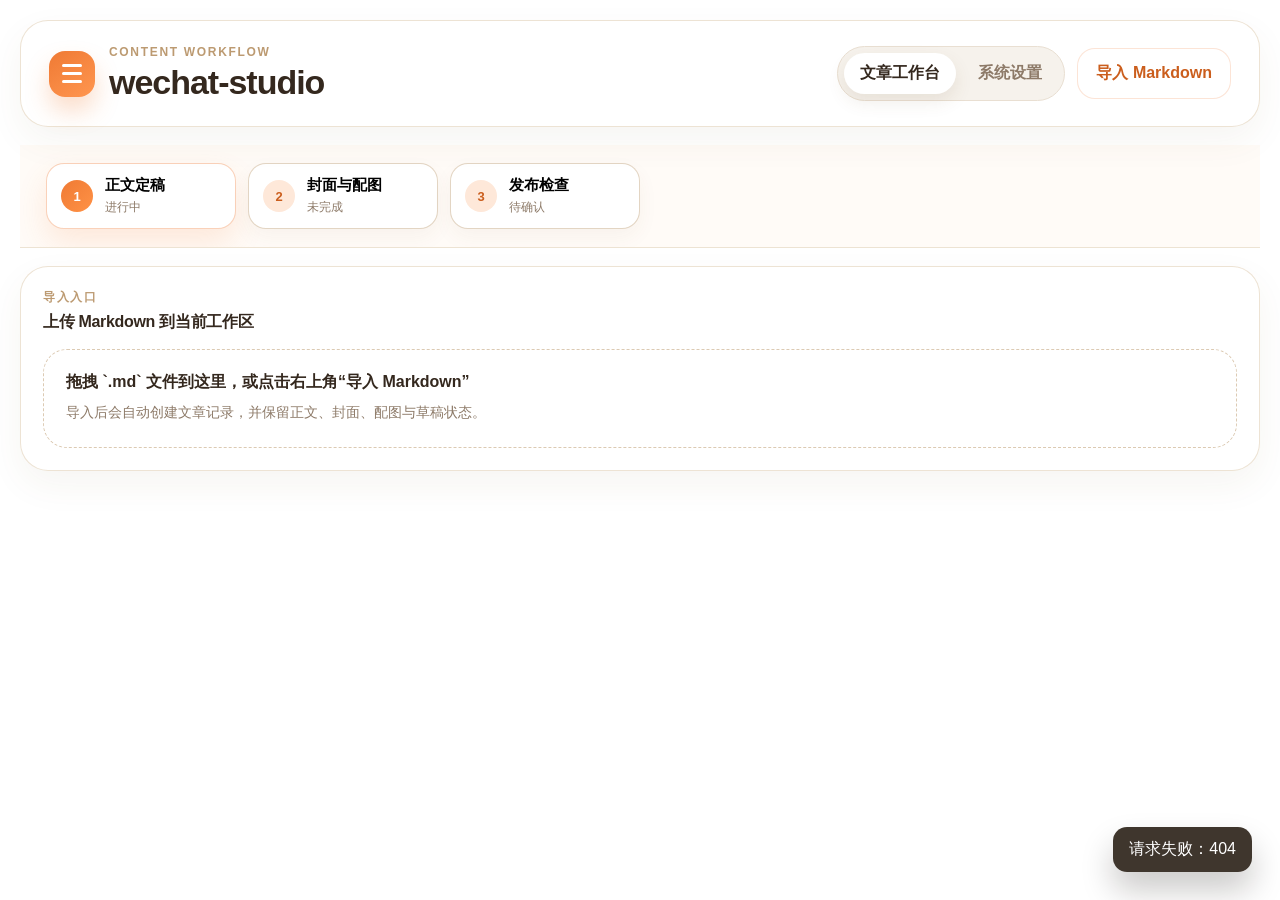
==== commit 85bb8bf0: "Sync content system workspace updates" ====
--- a/skills/wechat-studio/frontend/index.html
+++ b/skills/wechat-studio/frontend/index.html
@@ -7,330 +7,400 @@
     <link rel="stylesheet" href="./styles.css" />
   </head>
   <body>
-    <div class="app-shell">
-      <aside class="sidebar">
-        <div class="brand">
+    <div class="studio-shell">
+      <header class="studio-header">
+        <div class="studio-brand">
           <div class="brand-mark">
             <span></span>
             <span></span>
             <span></span>
           </div>
           <div>
+            <p class="eyebrow">content workflow</p>
             <h1>wechat-studio</h1>
-            <p>微信包装子系统：上传 Markdown 后，直接完成包装与草稿推送</p>
           </div>
         </div>
 
-        <nav class="nav">
-          <button class="nav-item active" type="button" data-view="workbench">
-            <span class="nav-icon">◫</span>
-            <span>文章工作台</span>
+        <div class="studio-header-actions">
+          <div class="header-view-switch">
+            <button class="header-view-button active" type="button" data-view="workbench">文章工作台</button>
+            <button class="header-view-button" type="button" data-view="settings">系统设置</button>
+          </div>
+          <button class="secondary-btn" id="importButton" type="button">导入 Markdown</button>
+          <input id="markdownFileInput" type="file" accept=".md,text/markdown" class="hidden" />
+          <input id="imageFileInput" type="file" accept="image/png,image/jpeg,image/webp,image/gif" class="hidden" />
+        </div>
+      </header>
+
+      <main class="studio-main">
+        <section class="workflow-stagebar top-stagebar">
+          <button class="workflow-stage active" type="button" data-stage="draft">
+            <span class="workflow-stage-index">1</span>
+            <span class="workflow-stage-copy">
+              <strong>正文定稿</strong>
+              <em id="stageDraftStatus">进行中</em>
+            </span>
           </button>
-          <button class="nav-item" type="button" data-view="settings">
-            <span class="nav-icon">⚙</span>
-            <span>系统设置</span>
+
+          <button class="workflow-stage" type="button" data-stage="assets">
+            <span class="workflow-stage-index">2</span>
+            <span class="workflow-stage-copy">
+              <strong>封面与配图</strong>
+              <em id="stageAssetsStatus">未完成</em>
+            </span>
           </button>
-        </nav>
-
-        <section class="sidebar-note">
-            <h2>子系统流程</h2>
-          <ol>
-            <li>上传 Markdown</li>
-            <li>调整色调与排版</li>
-            <li>自动生成封面候选</li>
-            <li>自动生成正文配图</li>
-            <li>确认后推送草稿箱</li>
-          </ol>
+
+          <button class="workflow-stage" type="button" data-stage="publish">
+            <span class="workflow-stage-index">3</span>
+            <span class="workflow-stage-copy">
+              <strong>发布检查</strong>
+              <em id="stagePublishStatus">待确认</em>
+            </span>
+          </button>
         </section>
-      </aside>
-
-      <main class="main-shell">
-        <header class="topbar">
-          <div>
-            <p class="eyebrow topbar-title">wechat-studio subsystem</p>
+
+        <section class="view is-active" id="workbenchView">
+          <section class="upload-banner module-card">
+            <div class="module-head">
+              <div>
+                <p class="eyebrow">导入入口</p>
+                <h4>上传 Markdown 到当前工作区</h4>
+              </div>
+            </div>
+            <div class="upload-dropzone" id="uploadDropzone" tabindex="0">
+              <strong>拖拽 `.md` 文件到这里，或点击右上角“导入 Markdown”</strong>
+              <p class="field-help">导入后会自动创建文章记录，并保留正文、封面、配图与草稿状态。</p>
+            </div>
+          </section>
+
+          <div class="empty-card hidden" id="detailEmptyState">
+            <h4>当前工作区还没有可处理的文章</h4>
+            <p>先导入一个 Markdown 文件，工作台会自动创建文章工作流。</p>
           </div>
-        </header>
-
-        <section class="view is-active" id="workbenchView">
-          <div class="workbench-grid">
-            <section class="detail-pane">
-              <section class="module-card upload-panel">
-                <div class="module-head">
-                  <div>
-                    <p class="eyebrow">模块一</p>
-                    <h4>上传 Markdown</h4>
-                  </div>
-                  <button class="primary-btn" id="importButton" type="button">选择 Markdown</button>
-                </div>
-                <div class="upload-dropzone" id="uploadDropzone" tabindex="0">
-                  <strong>拖拽 `.md` 文件到这里，或点击上方按钮导入</strong>
-                  <p class="field-help">导入后会自动创建文章记录，并尝试生成封面候选与正文配图。</p>
-                </div>
-                <input id="markdownFileInput" type="file" accept=".md,text/markdown" class="hidden" />
+
+          <div class="workflow-shell hidden" id="detailWrap">
+            <header class="workflow-header">
+              <div class="workflow-title-block">
+                <div>
+                  <p class="eyebrow">当前文章</p>
+                  <h2 id="detailTitle">文章标题</h2>
+                  <p class="detail-subtitle" id="detailSubtitle">文章摘要</p>
+                </div>
+
+                <div class="workflow-title-meta">
+                  <div class="article-switcher" id="articleSwitcherWrap">
+                    <span class="article-switcher-label">文章切换</span>
+                    <div class="article-switcher-row">
+                      <div class="article-switcher-menu-wrap">
+                        <button
+                          class="article-switcher-trigger"
+                          id="articleSwitcherButton"
+                          type="button"
+                          aria-haspopup="true"
+                          aria-expanded="false"
+                        >
+                          <span class="article-switcher-current" id="articleSwitcherCurrent">当前工作区暂无文章</span>
+                          <span class="article-switcher-caret" aria-hidden="true">▾</span>
+                        </button>
+                        <div class="article-switcher-menu hidden" id="articleSwitcherMenu"></div>
+                      </div>
+                      <span class="count-pill subtle" id="articleCount">0 篇</span>
+                    </div>
+                  </div>
+
+                  <span class="meta-chip muted" id="workspaceBadge">当前工作区</span>
+                </div>
+              </div>
+
+              <div class="workflow-global-toolbar">
+                <div class="toolbar-field toolbar-select">
+                  <label for="themeSelect">主题风格</label>
+                  <select id="themeSelect"></select>
+                </div>
+
+                <div class="toolbar-field toolbar-color">
+                  <label for="primaryColorInput">主色</label>
+                  <div class="color-row compact">
+                    <input id="primaryColorInput" type="color" value="#b3832f" />
+                    <code id="primaryColorValue">#b3832f</code>
+                  </div>
+                </div>
+
+                <div class="toolbar-field toolbar-range">
+                  <label for="saturationRange">饱和度</label>
+                  <div class="range-row compact">
+                    <input id="saturationRange" type="range" min="40" max="160" step="1" />
+                    <span class="range-readout" id="saturationValue">100%</span>
+                  </div>
+                </div>
+
+                <div class="toolbar-field toolbar-range">
+                  <label for="opacityRange">透明度</label>
+                  <div class="range-row compact">
+                    <input id="opacityRange" type="range" min="35" max="100" step="1" />
+                    <span class="range-readout" id="opacityValue">88%</span>
+                  </div>
+                </div>
+
+                <button class="secondary-btn" id="generatePreviewButton" type="button">刷新预览</button>
+              </div>
+            </header>
+            <div class="workflow-layout">
+              <section class="workflow-stage-column">
+                <section class="stage-panel" data-stage-panel="draft">
+                  <div class="stage-panel-head">
+                    <div>
+                      <h3>正文定稿</h3>
+                      <p class="field-help" id="themeHint"></p>
+                    </div>
+                    <div class="list-chip-row">
+                    </div>
+                  </div>
+
+                  <section class="module-card is-collapsible is-collapsed" id="articleInfoCard">
+                    <div class="module-head">
+                      <div>
+                        <p class="eyebrow">文章信息</p>
+                        <h4>素材与摘要</h4>
+                      </div>
+                      <button
+                        class="module-collapse-toggle"
+                        id="articleInfoToggle"
+                        type="button"
+                        aria-expanded="false"
+                        aria-controls="articleInfoContent"
+                      >
+                        <span class="module-collapse-toggle-label" id="articleInfoToggleLabel">展开</span>
+                        <span class="module-collapse-toggle-icon" aria-hidden="true">▾</span>
+                      </button>
+                    </div>
+
+                    <div class="module-content hidden" id="articleInfoContent" aria-hidden="true">
+                      <div class="info-grid">
+                        <div class="info-item">
+                          <span class="info-label">作者</span>
+                          <strong id="infoAuthor">-</strong>
+                        </div>
+                        <div class="info-item">
+                          <span class="info-label">字数</span>
+                          <strong id="infoChars">0</strong>
+                        </div>
+                        <div class="info-item wide">
+                          <span class="info-label">文章目录</span>
+                          <strong id="infoPath">-</strong>
+                        </div>
+                        <div class="info-item">
+                          <span class="info-label">更新时间</span>
+                          <strong id="infoUpdatedAt">-</strong>
+                        </div>
+                      </div>
+
+                      <div class="source-files source-file-grid">
+                        <div class="source-file">
+                          <span>source.md</span>
+                          <code id="sourcePath">-</code>
+                        </div>
+                        <div class="source-file">
+                          <span>doocs.md</span>
+                          <code id="doocsPath">-</code>
+                        </div>
+                        <div class="source-file">
+                          <span>publish-pack.json</span>
+                          <code id="packPath">-</code>
+                        </div>
+                      </div>
+
+                      <div class="summary-box">
+                        <span class="info-label">摘要预览</span>
+                        <p id="infoSummary">-</p>
+                      </div>
+
+                      <div class="status-panel hidden" id="sourceWarningPanel">
+                        <strong>导入提醒</strong>
+                        <div class="warning-list" id="sourceWarningList"></div>
+                      </div>
+                    </div>
+                  </section>
+
+                  <section class="editor-stage-shell module-card">
+                    <div class="editor-stage-head">
+                      <div>
+                        <p class="eyebrow">图文编辑</p>
+                        <h4>正文与图片</h4>
+                      </div>
+                      <div class="editor-stage-actions">
+                        <button class="secondary-btn small hidden" id="previewModeButton" type="button">编辑</button>
+                      </div>
+                    </div>
+                    <div class="editor-stage-body editor-view" id="editorView"></div>
+                  </section>
+                </section>
+
+                <section class="stage-panel hidden" data-stage-panel="assets">
+                  <div class="stage-panel-head">
+                    <div>
+                      <h3>封面与配图</h3>
+                      <p class="field-help">在这一阶段确认封面候选、结构化 Prompt 与正文配图插槽。</p>
+                    </div>
+                  </div>
+
+                  <section class="module-card">
+                    <div class="module-head">
+                      <div>
+                        <p class="eyebrow">封面候选</p>
+                        <h4>封面生成与选择</h4>
+                      </div>
+                      <div class="module-head-actions">
+                        <button class="secondary-btn" id="uploadCoverButton" type="button">上传封面</button>
+                        <button class="secondary-btn" id="generateCoverButton" type="button">generate</button>
+                      </div>
+                    </div>
+
+                    <div class="image-card hidden" id="coverResultCard">
+                      <div class="image-card-head">
+                        <strong>最新封面结果</strong>
+                        <span id="coverResultMeta">未生成</span>
+                      </div>
+                      <img id="coverResultImage" alt="封面预览" />
+                      <div class="cover-result-placeholder hidden" id="coverResultPlaceholder">
+                        这里会显示当前文章默认封面 Prompt，可直接修改后重新生成。
+                      </div>
+                      <div class="generated-prompt-editor">
+                        <label class="generated-prompt-label" for="coverResultPromptInput">当前结构化 Prompt</label>
+                        <textarea
+                          class="generated-prompt-input"
+                          id="coverResultPromptInput"
+                          rows="12"
+                          placeholder="修改后点上方 generate，可以按这版 Prompt 重生当前封面。"
+                        ></textarea>
+                        <p class="generated-prompt-help" id="coverResultPromptHelp">生成后会展示完整 Prompt 和本地路径。</p>
+                      </div>
+                      <div class="history-actions">
+                        <button class="primary-btn small" id="selectCoverButton" type="button">设为当前封面</button>
+                        <button class="secondary-btn danger small image-delete-btn" id="deleteCoverButton" type="button">删除</button>
+                      </div>
+                    </div>
+
+                    <div class="history-block">
+                      <div class="submodule-head">
+                        <div>
+                          <h5>封面候选列表</h5>
+                          <p>封面候选会保存在本地，可随时切换当前封面。</p>
+                        </div>
+                      </div>
+                      <div class="history-gallery" id="coverHistoryGallery"></div>
+                    </div>
+                  </section>
+
+                  <section class="module-card">
+                    <div class="module-head">
+                      <div>
+                        <p class="eyebrow">正文配图</p>
+                        <h4>正文图片与插图位</h4>
+                      </div>
+                      <button class="secondary-btn" id="generateInlineButton" type="button">generate</button>
+                    </div>
+
+                    <p class="field-help inline-slot-help">
+                      先在正文阶段插入插图位，再来这里为每个位置生成和切换配图。
+                    </p>
+
+                    <div class="inline-gallery" id="inlineGallery"></div>
+                  </section>
+                </section>
+
+                <section class="stage-panel hidden" data-stage-panel="publish">
+                  <div class="stage-panel-head">
+                    <div>
+                      <h3>发布检查</h3>
+                      <p class="field-help">在这一阶段统一确认封面、预览、图片与草稿推送状态。</p>
+                    </div>
+                  </div>
+
+                  <section class="module-card publish-summary-card">
+                    <div class="module-head">
+                      <div>
+                        <p class="eyebrow">发布包总览</p>
+                        <h4>发布前确认</h4>
+                      </div>
+                    </div>
+
+                    <div class="publish-overview-grid">
+                      <div class="publish-item">
+                        <span class="info-label">标题</span>
+                        <strong id="publishArticleTitle">-</strong>
+                      </div>
+                      <div class="publish-item">
+                        <span class="info-label">摘要</span>
+                        <strong id="publishSummaryText">-</strong>
+                      </div>
+                      <div class="publish-item">
+                        <span class="info-label">预览状态</span>
+                        <strong id="publishPreviewStatus">-</strong>
+                      </div>
+                      <div class="publish-item">
+                        <span class="info-label">配图状态</span>
+                        <strong id="publishImageStatus">-</strong>
+                      </div>
+                    </div>
+
+                    <div class="publish-checks">
+                      <strong>发布前检查清单</strong>
+                      <div class="warning-list" id="publishCheckList"></div>
+                    </div>
+                  </section>
+
+                  <section class="module-card">
+                    <div class="module-head">
+                      <div>
+                        <p class="eyebrow">推送草稿箱</p>
+                        <h4>最终发布动作</h4>
+                      </div>
+                      <button class="primary-btn" id="pushDraftButton" type="button">推送到草稿箱</button>
+                    </div>
+
+                    <div class="field-group">
+                      <label for="coverCandidatePath">当前封面路径</label>
+                      <input id="coverCandidatePath" type="text" readonly placeholder="请先确认当前封面" />
+                    </div>
+
+                    <div class="publish-status">
+                      <div class="publish-item">
+                        <span class="info-label">草稿状态</span>
+                        <strong id="draftStatusTitle">尚未推送</strong>
+                      </div>
+                      <p id="draftStatusText">确认预览、封面和正文配图后，再推送到微信草稿箱。</p>
+                    </div>
+                  </section>
+                </section>
               </section>
 
-              <div class="empty-card hidden" id="detailEmptyState">
-                <h4>当前工作区还没有可处理的文章</h4>
-                <p>先导入一个 Markdown 文件，工作台会自动生成文章记录并进入包装流程。</p>
-              </div>
-
-              <div class="detail-wrap hidden" id="detailWrap">
-                <header class="detail-header">
-                  <div>
-                    <p class="eyebrow">单篇详情工作台</p>
-                    <h3 id="detailTitle">文章标题</h3>
-                    <p class="detail-subtitle" id="detailSubtitle">文章摘要</p>
-                  </div>
-                  <div class="detail-header-side">
-                    <div class="article-switcher" id="articleSwitcherWrap">
-                      <span class="article-switcher-label">当前文章</span>
-                      <div class="article-switcher-row">
-                        <div class="article-switcher-menu-wrap">
-                          <button
-                            class="article-switcher-trigger"
-                            id="articleSwitcherButton"
-                            type="button"
-                            aria-haspopup="true"
-                            aria-expanded="false"
-                          >
-                            <span class="article-switcher-current" id="articleSwitcherCurrent">当前工作区暂无文章</span>
-                            <span class="article-switcher-caret" aria-hidden="true">▾</span>
-                          </button>
-                          <div class="article-switcher-menu hidden" id="articleSwitcherMenu"></div>
-                        </div>
-                        <span class="count-pill subtle" id="articleCount">0 篇</span>
-                      </div>
-                    </div>
-                  </div>
-                </header>
-
-                <div class="detail-grid">
-                  <div class="modules-column">
-                    <section class="module-card is-collapsible is-collapsed" id="articleInfoCard">
-                      <div class="module-head">
-                        <div>
-                          <p class="eyebrow">模块二</p>
-                          <h4>文章信息</h4>
-                        </div>
-                        <button
-                          class="module-collapse-toggle"
-                          id="articleInfoToggle"
-                          type="button"
-                          aria-expanded="false"
-                          aria-controls="articleInfoContent"
-                        >
-                          <span class="module-collapse-toggle-label" id="articleInfoToggleLabel">展开</span>
-                          <span class="module-collapse-toggle-icon" aria-hidden="true">▾</span>
-                        </button>
-                      </div>
-
-                      <div class="module-content hidden" id="articleInfoContent" aria-hidden="true">
-                        <div class="info-grid">
-                          <div class="info-item">
-                            <span class="info-label">作者</span>
-                            <strong id="infoAuthor">-</strong>
-                          </div>
-                          <div class="info-item">
-                            <span class="info-label">字数</span>
-                            <strong id="infoChars">0</strong>
-                          </div>
-                          <div class="info-item wide">
-                            <span class="info-label">文章目录</span>
-                            <strong id="infoPath">-</strong>
-                          </div>
-                          <div class="info-item">
-                            <span class="info-label">更新时间</span>
-                            <strong id="infoUpdatedAt">-</strong>
-                          </div>
-                        </div>
-
-                        <div class="source-files source-file-grid">
-                          <div class="source-file">
-                            <span>source.md</span>
-                            <code id="sourcePath">-</code>
-                          </div>
-                          <div class="source-file">
-                            <span>doocs.md</span>
-                            <code id="doocsPath">-</code>
-                          </div>
-                          <div class="source-file">
-                            <span>publish-pack.json</span>
-                            <code id="packPath">-</code>
-                          </div>
-                        </div>
-
-                        <div class="summary-box">
-                          <span class="info-label">摘要预览</span>
-                          <p id="infoSummary">-</p>
-                        </div>
-
-                        <div class="status-panel hidden" id="sourceWarningPanel">
-                          <strong>导入提醒</strong>
-                          <div class="warning-list" id="sourceWarningList"></div>
-                        </div>
-                      </div>
-                    </section>
-
-                    <section class="module-card">
-                      <div class="module-head">
-                        <div>
-                          <p class="eyebrow">模块三</p>
-                          <h4>色调与排版</h4>
-                        </div>
-                        <button class="secondary-btn" id="generatePreviewButton" type="button">立即刷新预览</button>
-                      </div>
-
-                      <div class="control-section">
-                        <div class="field-group">
-                          <label for="themeSelect">主题风格</label>
-                          <select id="themeSelect"></select>
-                          <p class="field-help" id="themeHint">选择文章的整体气质基底。</p>
-                        </div>
-
-                        <div class="field-group">
-                          <label for="primaryColorInput">主色</label>
-                          <div class="color-row">
-                            <input id="primaryColorInput" type="color" value="#b3832f" />
-                            <code id="primaryColorValue">#b3832f</code>
-                          </div>
-                        </div>
-
-                        <div class="field-group">
-                          <label for="saturationRange">饱和度</label>
-                          <div class="range-row">
-                            <input id="saturationRange" type="range" min="40" max="160" step="1" />
-                            <span class="range-readout" id="saturationValue">100%</span>
-                          </div>
-                        </div>
-
-                        <div class="field-group">
-                          <label for="opacityRange">透明度</label>
-                          <div class="range-row">
-                            <input id="opacityRange" type="range" min="35" max="100" step="1" />
-                            <span class="range-readout" id="opacityValue">88%</span>
-                          </div>
-                        </div>
-                      </div>
-
-                      <div class="control-section">
-                      </div>
-                    </section>
-
-                    <section class="module-card">
-                      <div class="module-head">
-                        <div>
-                          <p class="eyebrow">模块四</p>
-                          <h4>封面候选</h4>
-                        </div>
-                        <button class="secondary-btn" id="generateCoverButton" type="button">generate</button>
-                      </div>
-
-                      <div class="image-card hidden" id="coverResultCard">
-                        <div class="image-card-head">
-                          <strong>最新封面结果</strong>
-                          <span id="coverResultMeta">未生成</span>
-                        </div>
-                        <img id="coverResultImage" alt="封面预览" />
-                        <div class="cover-result-placeholder hidden" id="coverResultPlaceholder">
-                          这是当前文章的默认封面结构化 Prompt。你可以直接修改后点上方 generate；如果不改，就按默认逻辑生成封面候选。
-                        </div>
-                        <div class="generated-prompt-editor">
-                          <label class="generated-prompt-label" for="coverResultPromptInput">当前结构化 Prompt</label>
-                          <textarea
-                            class="generated-prompt-input"
-                            id="coverResultPromptInput"
-                            rows="12"
-                            placeholder="这里会展示当前封面的完整结构化 Prompt；修改后点上方 generate，可以按这版 Prompt 重生当前封面。"
-                          ></textarea>
-                          <p class="generated-prompt-help" id="coverResultPromptHelp">生成后会展示当前封面的完整结构化 Prompt 和本地路径。</p>
-                        </div>
-                        <div class="history-actions">
-                          <button class="primary-btn small" id="selectCoverButton" type="button">设为当前封面</button>
-                          <button class="secondary-btn danger small image-delete-btn" id="deleteCoverButton" type="button">删除</button>
-                        </div>
-                      </div>
-
-                      <div class="history-block">
-                        <div class="submodule-head">
-                          <div>
-                            <h5>封面候选列表</h5>
-                            <p>封面候选会保存在本地，可随时切换当前封面。</p>
-                          </div>
-                        </div>
-                        <div class="history-gallery" id="coverHistoryGallery"></div>
-                      </div>
-                    </section>
-
-                    <section class="module-card">
-                      <div class="module-head">
-                        <div>
-                          <p class="eyebrow">模块五</p>
-                          <h4>正文配图</h4>
-                        </div>
-                        <button class="secondary-btn" id="generateInlineButton" type="button">generate</button>
-                      </div>
-
-                      <p class="field-help inline-slot-help">
-                        先在右侧编辑区里选中一个位置，然后插入插图位；这里会自动出现对应的插图卡、结构化 Prompt 和历史图。
-                      </p>
-
-                      <div class="inline-gallery" id="inlineGallery"></div>
-                    </section>
-
-                    <section class="module-card">
-                      <div class="module-head">
-                        <div>
-                          <p class="eyebrow">模块六</p>
-                          <h4>推送草稿箱</h4>
-                        </div>
-                        <button class="primary-btn" id="pushDraftButton" type="button">推送到草稿箱</button>
-                      </div>
-
-                      <div class="field-group">
-                        <label for="coverCandidatePath">当前封面路径</label>
-                        <input id="coverCandidatePath" type="text" readonly placeholder="请先确认当前封面" />
-                      </div>
-
-                      <div class="publish-status">
-                        <div class="publish-item">
-                          <span class="info-label">草稿状态</span>
-                          <strong id="draftStatusTitle">尚未推送</strong>
-                        </div>
-                        <p id="draftStatusText">确认预览、封面和正文配图后，再推送到微信草稿箱。</p>
-                      </div>
-                    </section>
-                  </div>
-
-                  <div class="preview-column">
-                    <section class="preview-shell">
-                      <div class="preview-sticky-head">
-                        <div class="preview-toolbar">
-                          <div class="preview-toolbar-meta">
-                            <span id="previewCharCount">0</span>
-                            <span>字符</span>
-                          </div>
-                          <div class="preview-toolbar-actions">
-                            <button class="chip ghost" id="previewModeButton" type="button">编辑</button>
-                            <button class="chip" id="copyHtmlButton" type="button">复制</button>
-                            <button class="chip" id="saveHtmlButton" type="button">保存</button>
-                          </div>
-                        </div>
-
-                        <div class="preview-card-head">
-                          <p class="eyebrow" id="previewKicker">微信发布预览</p>
-                          <h4 id="previewTitle">等待加载</h4>
-                        </div>
-                      </div>
-
-                      <div class="preview-card">
-                        <iframe id="previewFrame" title="公众号预览"></iframe>
-                        <div class="editor-view hidden" id="editorView"></div>
-                      </div>
-                    </section>
-                  </div>
-                </div>
-              </div>
-            </section>
+              <aside class="workflow-preview-column">
+                <section class="preview-shell workflow-preview-shell">
+                  <div class="preview-sticky-head">
+                    <div class="preview-toolbar">
+                      <div class="preview-toolbar-meta">
+                        <span id="previewCharCount">0</span>
+                        <span>字符</span>
+                      </div>
+                      <div class="preview-toolbar-actions">
+                        <button class="chip" id="copyHtmlButton" type="button">复制</button>
+                        <button class="chip" id="saveHtmlButton" type="button">保存</button>
+                      </div>
+                    </div>
+
+                    <div class="preview-card-head">
+                      <p class="eyebrow" id="previewKicker">微信发布预览</p>
+                      <h4 id="previewTitle">等待加载</h4>
+                    </div>
+                  </div>
+
+                  <div class="preview-card">
+                    <iframe id="previewFrame" title="公众号预览"></iframe>
+                  </div>
+                </section>
+              </aside>
+            </div>
           </div>
         </section>
 
@@ -360,18 +430,43 @@
               <h3>配图能力状态</h3>
               <dl class="settings-list">
                 <div>
-                  <dt>Provider</dt>
-                  <dd id="imageProvider">-</dd>
-                </div>
-                <div>
-                  <dt>Model</dt>
-                  <dd id="imageModel">-</dd>
+                  <dt>当前配置 Provider</dt>
+                  <dd id="configuredImageProvider">-</dd>
+                </div>
+                <div>
+                  <dt>当前配置 Model</dt>
+                  <dd id="configuredImageModel">-</dd>
+                </div>
+                <div>
+                  <dt>当前配置 API 地址</dt>
+                  <dd id="configuredImageApiBase">-</dd>
+                </div>
+                <div>
+                  <dt>实际生效 Provider</dt>
+                  <dd id="effectiveImageProvider">-</dd>
+                </div>
+                <div>
+                  <dt>实际生效 Model</dt>
+                  <dd id="effectiveImageModel">-</dd>
+                </div>
+                <div>
+                  <dt>实际生效 API 地址</dt>
+                  <dd id="effectiveImageApiBase">-</dd>
                 </div>
                 <div>
                   <dt>状态</dt>
                   <dd id="imageConfigured">-</dd>
                 </div>
+                <div>
+                  <dt>模型来源</dt>
+                  <dd id="imageModelSource">-</dd>
+                </div>
               </dl>
+              <p class="settings-help">
+                默认图片能力使用香蕉画图 <code>nano-nx</code>。已有制作平台可直接使用；没有制作平台请打开
+                <a href="https://job.suxi.ai/" target="_blank" rel="noreferrer">job.suxi.ai</a>，把生成的
+                <code>SK</code> 放到令牌位置后点登录。
+              </p>
             </section>
 
             <section class="settings-card wide">
--- a/skills/wechat-studio/frontend/styles.css
+++ b/skills/wechat-studio/frontend/styles.css
@@ -35,6 +35,345 @@
   padding: 20px;
 }
 
+.studio-shell {
+  display: flex;
+  flex-direction: column;
+  gap: 18px;
+  min-height: calc(100vh - 40px);
+}
+
+.studio-header,
+.workflow-shell,
+.upload-banner,
+.workflow-preview-shell,
+.settings-card {
+  backdrop-filter: blur(18px);
+  -webkit-backdrop-filter: blur(18px);
+}
+
+.studio-header {
+  display: flex;
+  align-items: center;
+  justify-content: space-between;
+  gap: 24px;
+  padding: 24px 28px;
+  border: 1px solid rgba(235, 224, 208, 0.9);
+  border-radius: var(--radius-xl);
+  background: #ffffff;
+  box-shadow: var(--shadow);
+}
+
+.studio-brand {
+  display: flex;
+  align-items: center;
+  gap: 14px;
+  min-width: 0;
+}
+
+.studio-brand .eyebrow {
+  margin-bottom: 4px;
+}
+
+.studio-brand h1 {
+  margin: 0;
+  font-size: 34px;
+  letter-spacing: -0.03em;
+}
+
+.studio-header-actions {
+  display: flex;
+  align-items: center;
+  gap: 12px;
+  flex-wrap: wrap;
+  justify-content: flex-end;
+}
+
+.header-view-switch {
+  display: inline-flex;
+  align-items: center;
+  gap: 6px;
+  padding: 6px;
+  border-radius: 999px;
+  background: #f6f2ec;
+  border: 1px solid var(--line);
+}
+
+.header-view-button {
+  padding: 10px 16px;
+  border-radius: 999px;
+  background: transparent;
+  color: var(--muted);
+  font-weight: 700;
+}
+
+.header-view-button.active {
+  background: #ffffff;
+  color: var(--text);
+  box-shadow: 0 8px 18px rgba(110, 77, 36, 0.10);
+}
+
+.studio-main {
+  display: flex;
+  flex-direction: column;
+  gap: 18px;
+  min-height: 0;
+}
+
+.upload-banner {
+  margin-bottom: 18px;
+}
+
+.top-stagebar {
+  padding: 0;
+  border: 0;
+  background: transparent;
+  overflow-x: auto;
+}
+
+.top-stagebar .workflow-stage {
+  min-width: 190px;
+  padding: 12px 14px;
+  border-radius: 18px;
+}
+
+.workflow-shell {
+  border: 1px solid rgba(235, 224, 208, 0.9);
+  border-radius: calc(var(--radius-xl) + 6px);
+  background: rgba(255, 255, 255, 0.92);
+  box-shadow: var(--shadow);
+  overflow: hidden;
+}
+
+.workflow-header {
+  display: flex;
+  align-items: flex-start;
+  justify-content: space-between;
+  gap: 22px;
+  padding: 24px 26px 20px;
+  border-bottom: 1px solid rgba(235, 224, 208, 0.9);
+}
+
+.workflow-title-block {
+  display: flex;
+  flex-direction: column;
+  gap: 14px;
+  min-width: 0;
+  flex: 1 1 auto;
+}
+
+.workflow-title-block h2 {
+  margin: 0;
+  font-size: 34px;
+  letter-spacing: -0.03em;
+}
+
+.workflow-title-meta {
+  display: flex;
+  align-items: center;
+  gap: 12px;
+  flex-wrap: wrap;
+  position: relative;
+  z-index: 8;
+}
+
+.workflow-global-toolbar {
+  display: flex;
+  align-items: flex-end;
+  gap: 14px;
+  flex-wrap: wrap;
+  justify-content: flex-end;
+  flex: 0 1 760px;
+}
+
+.toolbar-field {
+  display: flex;
+  flex-direction: column;
+  gap: 8px;
+  min-width: 0;
+}
+
+.toolbar-field label {
+  font-size: 12px;
+  font-weight: 700;
+  color: var(--muted);
+}
+
+.toolbar-select {
+  min-width: 200px;
+}
+
+.toolbar-select select {
+  min-width: 200px;
+  height: 44px;
+  padding: 0 14px;
+  border: 1px solid var(--line);
+  border-radius: 999px;
+  background: #ffffff;
+  color: var(--text);
+}
+
+.toolbar-color .color-row.compact,
+.toolbar-range .range-row.compact {
+  min-width: 0;
+}
+
+.workflow-stagebar {
+  display: flex;
+  align-items: center;
+  gap: 12px;
+  padding: 18px 26px;
+  border-bottom: 1px solid rgba(235, 224, 208, 0.9);
+  background: rgba(255, 251, 247, 0.92);
+  overflow-x: auto;
+}
+
+.workflow-stage {
+  display: inline-flex;
+  align-items: center;
+  gap: 12px;
+  min-width: 220px;
+  padding: 14px 16px;
+  border-radius: 20px;
+  background: #ffffff;
+  border: 1px solid rgba(220, 202, 179, 0.78);
+  text-align: left;
+  box-shadow: 0 8px 20px rgba(110, 77, 36, 0.05);
+}
+
+.workflow-stage.active {
+  border-color: rgba(239, 122, 52, 0.34);
+  box-shadow: 0 14px 30px rgba(239, 122, 52, 0.14);
+}
+
+.workflow-stage-index {
+  width: 32px;
+  height: 32px;
+  border-radius: 999px;
+  display: grid;
+  place-items: center;
+  background: var(--brand-soft);
+  color: var(--brand-deep);
+  font-size: 13px;
+  font-weight: 800;
+}
+
+.workflow-stage.active .workflow-stage-index {
+  background: linear-gradient(135deg, var(--brand), #ff9246);
+  color: #ffffff;
+}
+
+.workflow-stage-copy {
+  display: flex;
+  flex-direction: column;
+  gap: 4px;
+}
+
+.workflow-stage-copy strong {
+  font-size: 15px;
+}
+
+.workflow-stage-copy em {
+  color: var(--muted);
+  font-size: 12px;
+  font-style: normal;
+}
+
+.workflow-layout {
+  display: grid;
+  grid-template-columns: minmax(0, 1.12fr) minmax(380px, 0.88fr);
+  min-height: 0;
+  align-items: start;
+}
+
+.workflow-stage-column {
+  min-width: 0;
+  border-right: 1px solid rgba(235, 224, 208, 0.9);
+  background: linear-gradient(180deg, rgba(255,255,255,0.86) 0%, rgba(255,251,247,0.92) 100%);
+}
+
+.workflow-preview-column {
+  min-width: 0;
+  align-self: start;
+  background: transparent;
+}
+
+.stage-panel {
+  display: flex;
+  flex-direction: column;
+  gap: 18px;
+  padding: 24px 26px 30px;
+  min-height: 100%;
+}
+
+.stage-panel-head {
+  display: flex;
+  align-items: flex-start;
+  justify-content: space-between;
+  gap: 16px;
+}
+
+.stage-panel-head h3 {
+  margin: 0 0 6px;
+  font-size: 30px;
+  letter-spacing: -0.03em;
+}
+
+.editor-stage-shell {
+  padding: 0;
+  overflow: hidden;
+}
+
+.editor-stage-head {
+  display: flex;
+  align-items: center;
+  justify-content: space-between;
+  gap: 16px;
+  padding: 20px 22px 0;
+}
+
+.editor-stage-head h4 {
+  margin: 0;
+}
+
+.editor-stage-body {
+  min-height: 680px;
+  padding: 0 18px 18px;
+}
+
+.publish-summary-card {
+  gap: 18px;
+}
+
+.publish-overview-grid {
+  display: grid;
+  grid-template-columns: 1fr 1fr;
+  gap: 14px;
+}
+
+.publish-checks {
+  display: flex;
+  flex-direction: column;
+  gap: 12px;
+}
+
+.workflow-preview-shell {
+  align-self: start;
+  border-radius: 0;
+  border: 0;
+  box-shadow: none;
+  background: transparent;
+  padding: 24px 24px 28px;
+}
+
+.workflow-preview-shell .preview-card {
+  min-height: 720px;
+  height: auto;
+}
+
+.workflow-preview-shell iframe {
+  min-height: 720px;
+}
+
 button,
 input,
 select {
@@ -332,6 +671,10 @@
   font-size: 14px;
 }
 
+.field-help:empty {
+  display: none;
+}
+
 .article-list {
   display: flex;
   flex-direction: column;
@@ -375,6 +718,14 @@
   gap: 12px;
 }
 
+.module-head-actions {
+  display: flex;
+  align-items: center;
+  justify-content: flex-end;
+  gap: 8px;
+  flex-wrap: wrap;
+}
+
 .article-item h4,
 .submodule h5,
 .preview-card-head h4 {
@@ -441,12 +792,12 @@
 .article-switcher {
   display: flex;
   flex-direction: column;
-  align-items: flex-end;
-  gap: 8px;
-  padding: 14px 16px;
-  border-radius: 20px;
-  background: #ffffff;
-  border: 1px solid var(--line);
+  align-items: flex-start;
+  gap: 6px;
+  padding: 10px 12px;
+  border-radius: 16px;
+  background: rgba(255, 255, 255, 0.9);
+  border: 1px solid rgba(233, 223, 210, 0.9);
 }
 
 .article-switcher-label {
@@ -459,12 +810,13 @@
   display: flex;
   align-items: center;
   gap: 10px;
-  flex-wrap: wrap;
+  flex-wrap: nowrap;
 }
 
 .article-switcher-menu-wrap {
   position: relative;
-  min-width: 300px;
+  width: 280px;
+  min-width: 280px;
 }
 
 .article-switcher-trigger {
@@ -516,13 +868,13 @@
 .article-switcher-menu {
   position: absolute;
   top: calc(100% + 8px);
-  right: 0;
-  z-index: 20;
-  width: min(540px, calc(100vw - 120px));
-  max-height: 360px;
+  left: 0;
+  z-index: 40;
+  width: 320px;
+  max-height: 240px;
   overflow: auto;
-  padding: 10px 12px;
-  border-radius: 18px;
+  padding: 8px;
+  border-radius: 16px;
   border: 1px solid var(--line);
   background: #ffffff;
   box-shadow: 0 22px 40px rgba(34, 25, 14, 0.12);
@@ -531,9 +883,9 @@
 .article-switcher-item {
   display: grid;
   grid-template-columns: minmax(0, 1fr) auto;
-  gap: 10px;
-  align-items: center;
-  padding: 8px 0;
+  gap: 8px;
+  align-items: center;
+  padding: 6px 0;
 }
 
 .article-switcher-item + .article-switcher-item {
@@ -542,8 +894,9 @@
 
 .article-switcher-select {
   width: 100%;
-  padding: 12px 14px;
-  border-radius: 14px;
+  min-width: 0;
+  padding: 9px 11px;
+  border-radius: 12px;
   border: 1px solid var(--line);
   background: #ffffff;
   text-align: left;
@@ -566,18 +919,24 @@
 }
 
 .article-switcher-select strong {
-  font-size: 15px;
+  font-size: 14px;
+  line-height: 1.3;
+  white-space: nowrap;
+  overflow: hidden;
+  text-overflow: ellipsis;
 }
 
 .article-switcher-select span {
-  margin-top: 6px;
-  color: var(--muted);
-  font-size: 12px;
-  line-height: 1.6;
+  margin-top: 4px;
+  color: var(--muted);
+  font-size: 11px;
+  line-height: 1.25;
 }
 
 .article-switcher-delete {
-  min-width: 72px;
+  min-width: 60px;
+  padding: 9px 10px;
+  border-radius: 12px;
 }
 
 .detail-subtitle {
@@ -904,6 +1263,11 @@
   color: #7a5c31;
   line-height: 1.7;
   font-size: 13px;
+}
+
+.warning-item.is-success {
+  border-color: rgba(44, 140, 92, 0.18);
+  color: var(--success);
 }
 
 .submodule + .submodule {
@@ -1244,6 +1608,13 @@
   box-shadow: 0 12px 20px rgba(110, 77, 36, 0.06);
 }
 
+.workflow-preview-shell .preview-sticky-head,
+.workflow-preview-shell .preview-toolbar,
+.workflow-preview-shell .preview-card-head {
+  background: transparent;
+  box-shadow: none;
+}
+
 .preview-toolbar-meta,
 .preview-toolbar-actions {
   display: flex;
@@ -1280,194 +1651,155 @@
 
 .editor-view {
   position: relative;
-  min-height: 960px;
-  max-height: 72vh;
-  overflow: auto;
-  border-radius: 24px;
+  min-height: 720px;
+  max-height: none;
+  overflow: visible;
+  border-radius: 28px;
   border: 1px solid rgba(235, 224, 208, 0.9);
-  background: #ffffff;
-}
-
-.editor-preview-shell {
-  min-height: 1200px;
-  padding: 18px 0 74px;
+  background: linear-gradient(180deg, #fdfcf9 0%, #faf8f2 100%);
+}
+
+.editor-stage-body.editor-view {
+  min-height: 720px;
+  max-height: none;
+}
+
+.editor-document-shell {
+  min-height: 720px;
+  padding: 22px;
   background:
-    radial-gradient(circle, rgba(122, 128, 141, 0.06) 1px, transparent 1.2px) 0 0 / 8px 8px,
-    linear-gradient(180deg, #f4f4ef 0%, #fbfbf7 100%);
-}
-
-.editor-canvas {
+    radial-gradient(circle, rgba(122, 128, 141, 0.05) 1px, transparent 1.3px) 0 0 / 10px 10px,
+    linear-gradient(180deg, #fbfaf6 0%, #f7f3ec 100%);
+}
+
+.editor-stage-body .editor-document-shell {
+  min-height: 720px;
+}
+
+.editor-document {
   --editor-accent: #b3832f;
-  max-width: 760px;
+  max-width: 820px;
   margin: 0 auto;
   padding: 0;
-  border-radius: 10px;
-  border: 1px solid #d0ccdb;
+  border-radius: 22px;
+  border: 1px solid rgba(24, 28, 34, 0.08);
   background: rgba(255, 255, 255, 0.98);
-  box-shadow: none;
-}
-
-.editor-preview-body {
-  max-width: 620px;
-  margin: 0 auto 58px;
-  padding: 0 18px;
+  box-shadow: 0 22px 48px rgba(34, 25, 14, 0.07);
+}
+
+.editor-document-body {
+  margin: 0 auto;
+  padding: 34px 42px 54px;
   color: #202224;
   font-family: "PingFang SC", "Hiragino Sans GB", "Microsoft YaHei", -apple-system, BlinkMacSystemFont, "Segoe UI", sans-serif;
   line-height: 1.8;
   letter-spacing: 0.2px;
 }
 
-.editor-hero {
-  margin: 0 0 30px;
-}
-
-.editor-hero-kicker {
-  margin: 0 0 24px;
+.editor-document-header {
+  margin: 0 0 34px;
+  padding-bottom: 24px;
+  border-bottom: 1px solid rgba(24, 28, 34, 0.08);
+}
+
+.editor-document-meta {
+  display: flex;
+  align-items: center;
+  gap: 8px;
+  flex-wrap: wrap;
+  margin-bottom: 18px;
+}
+
+.editor-document-chip {
+  display: inline-flex;
+  align-items: center;
+  padding: 7px 12px;
+  border-radius: 999px;
+  background: #f6f3ec;
+  border: 1px solid rgba(24, 28, 34, 0.08);
+  color: #64574a;
   font-size: 12px;
-  line-height: 1.6;
+  font-weight: 700;
+}
+
+.editor-document-title {
+  margin: 0;
+  font-size: 40px;
+  line-height: 1.18;
+  letter-spacing: -0.04em;
+}
+
+.editor-document-summary {
+  margin: 14px 0 0;
   color: #6a6e75;
-}
-
-.editor-hero-kicker span {
-  color: var(--editor-accent);
-  margin-left: 12px;
-}
-
-.editor-hero-strip {
-  display: grid;
-  grid-template-columns: 1fr 1fr;
+  font-size: 16px;
+  line-height: 1.9;
+}
+
+.editor-document-guide {
+  display: flex;
+  align-items: center;
+  gap: 10px;
+  flex-wrap: wrap;
+  margin-top: 18px;
+}
+
+.editor-document-guide span {
+  padding: 6px 10px;
+  border-radius: 999px;
+  background: rgba(239, 122, 52, 0.08);
+  color: var(--brand-deep);
+  font-size: 12px;
+  font-weight: 700;
+}
+
+.editor-block {
   margin: 0 0 18px;
-  background: var(--editor-accent);
-  color: #ffffff;
-}
-
-.editor-hero-strip span {
-  padding: 7px 12px;
-  font-size: 11px;
-  font-weight: 700;
-  letter-spacing: 0.12em;
-  text-transform: uppercase;
-}
-
-.editor-hero-strip span:last-child {
-  text-align: right;
-}
-
-.editor-hero-center {
-  text-align: center;
-}
-
-.editor-hero-year {
-  display: inline-block;
-  padding: 7px 26px;
-  border: 1px solid #d0ccdb;
-  border-radius: 999px;
-  background: #ffffff;
-  font-size: 12px;
-  letter-spacing: 0.18em;
-  color: #202224;
-}
-
-.editor-hero-title {
-  margin: 14px 0 8px;
-  font-size: 34px;
-  line-height: 1.22;
-  font-weight: 800;
-  color: #202224;
-}
-
-.editor-hero-title span {
-  color: var(--editor-accent);
-}
-
-.editor-hero-summary {
-  margin: 0;
-  font-size: 11px;
-  line-height: 1.7;
-  color: #6a6e75;
-  font-style: italic;
-}
-
-.editor-hero-cover-shell {
-  max-width: 530px;
-  margin: 26px auto 0;
-  background: var(--editor-accent);
-  padding: 0 0 18px 18px;
-}
-
-.editor-hero-cover-frame {
-  background: #ffffff;
-  border: 1px solid #202224;
-  padding: 18px;
-}
-
-.editor-hero-cover-media {
-  margin-bottom: 16px;
-}
-
-.editor-hero-cover-media img {
-  display: block;
-  width: 100%;
-  height: auto;
-  border: 0;
-}
-
-.editor-hero-cover-placeholder {
-  display: grid;
-  place-items: center;
-  min-height: 240px;
-  border: 1px dashed #d0ccdb;
-  color: #6a6e75;
-  font-size: 15px;
-}
-
-.editor-hero-cover-text {
-  margin: 0;
-  text-align: center;
-  font-size: 18px;
-  line-height: 1.95;
-  color: #202224;
-}
-
-.editor-block {
-  margin: 0 0 24px;
+  padding: 10px 12px;
+  border-radius: 14px;
   outline: none;
   color: #202224;
   background: transparent;
   border: 0;
+  white-space: pre-wrap;
   word-break: break-word;
+  transition: background 160ms ease, box-shadow 160ms ease;
 }
 
 .editor-block:focus {
-  box-shadow: inset 0 -2px 0 color-mix(in srgb, var(--editor-accent), white 42%);
+  background: #fffdf9;
+  box-shadow: inset 0 0 0 2px rgba(239, 122, 52, 0.24);
 }
 
 .editor-block-paragraph {
-  font-size: 18px;
+  min-height: 2.2em;
+  font-size: 17px;
   line-height: 1.8;
 }
 
 .editor-block-heading-level-2 {
-  margin: 72px 0 28px;
-  padding: 0 0 10px 14px;
+  margin: 40px 0 16px;
+  padding: 12px 14px;
   border-left: 4px solid var(--editor-accent);
-  border-bottom: 1px solid color-mix(in srgb, var(--editor-accent), white 78%);
-  font-size: 24px;
-  line-height: 1.45;
+  background: rgba(239, 122, 52, 0.04);
+  font-size: 28px;
+  line-height: 1.4;
   font-weight: 800;
-  color: var(--editor-accent);
+  color: #1f232a;
 }
 
 .editor-block-heading-level-3 {
-  margin: 44px 0 18px;
-  font-size: 20px;
+  margin: 30px 0 12px;
+  padding: 10px 12px;
+  font-size: 22px;
   line-height: 1.5;
   font-weight: 800;
-  color: color-mix(in srgb, var(--editor-accent), black 14%);
+  color: #1f232a;
 }
 
 .editor-block-heading-level-4 {
-  margin: 26px 0 14px;
+  margin: 20px 0 10px;
+  padding: 8px 12px;
   font-size: 18px;
   line-height: 1.55;
   font-weight: 800;
@@ -1480,41 +1812,44 @@
 }
 
 .editor-list-block {
-  margin: 0 0 26px;
-  padding-left: 0;
-  list-style: none;
-}
-
-.editor-list-block li {
-  display: flex;
-  align-items: flex-start;
-  gap: 10px;
-  margin: 0 0 12px;
-  padding: 12px 0 12px 14px;
+  margin: 0 0 18px;
+  padding: 12px 14px 12px 18px;
   border-left: 3px solid var(--editor-accent);
   background: transparent;
   color: #202224;
   line-height: 1.8;
-}
-
-.editor-list-badge {
-  display: inline-flex;
-  align-items: center;
-  justify-content: center;
-  width: 22px;
-  height: 22px;
-  flex: 0 0 22px;
-  margin-top: 4px;
-  border-radius: 999px;
-  background: var(--editor-accent);
-  color: #ffffff;
-  font-size: 12px;
-  font-weight: 800;
+  white-space: pre-wrap;
+}
+
+.editor-block-quote {
+  margin: 22px 0;
+  padding: 16px 18px;
+  border-left: 4px solid var(--editor-accent);
+  background: rgba(239, 122, 52, 0.06);
+  color: #30343a;
+  font-size: 16px;
+  line-height: 1.85;
+  white-space: pre-wrap;
+}
+
+.editor-block-code {
+  margin: 18px 0 22px;
+  padding: 16px 18px;
+  border: 1px solid #d9dfed;
+  border-radius: 14px;
+  background: #f4f6fb;
+  color: #202224;
+  font-family: ui-monospace, SFMono-Regular, Menlo, monospace;
+  font-size: 14px;
+  line-height: 1.8;
+  white-space: pre-wrap;
+  word-break: break-word;
+  overflow-wrap: anywhere;
 }
 
 .editor-inline-figure {
   position: relative;
-  margin: 0 0 40px;
+  margin: 24px 0 28px;
 }
 
 .editor-inline-figure.is-moving {
@@ -1653,6 +1988,19 @@
   display: block;
   margin-top: 8px;
   line-height: 1.6;
+}
+
+.settings-help {
+  margin: 18px 0 0;
+  padding-top: 16px;
+  border-top: 1px solid var(--line);
+  color: var(--muted);
+  font-size: 13px;
+  line-height: 1.8;
+}
+
+.settings-help a {
+  color: inherit;
 }
 
 .toast {
@@ -1756,7 +2104,6 @@
   }
 
   .article-switcher-row,
-  .article-switcher-menu-wrap,
   .article-switcher-trigger {
     width: 100%;
   }
@@ -1772,12 +2119,12 @@
   }
 
   .article-switcher-menu-wrap {
+    width: 100%;
     min-width: 0;
   }
 
   .article-switcher-menu {
     left: 0;
-    right: auto;
     width: 100%;
   }
 
